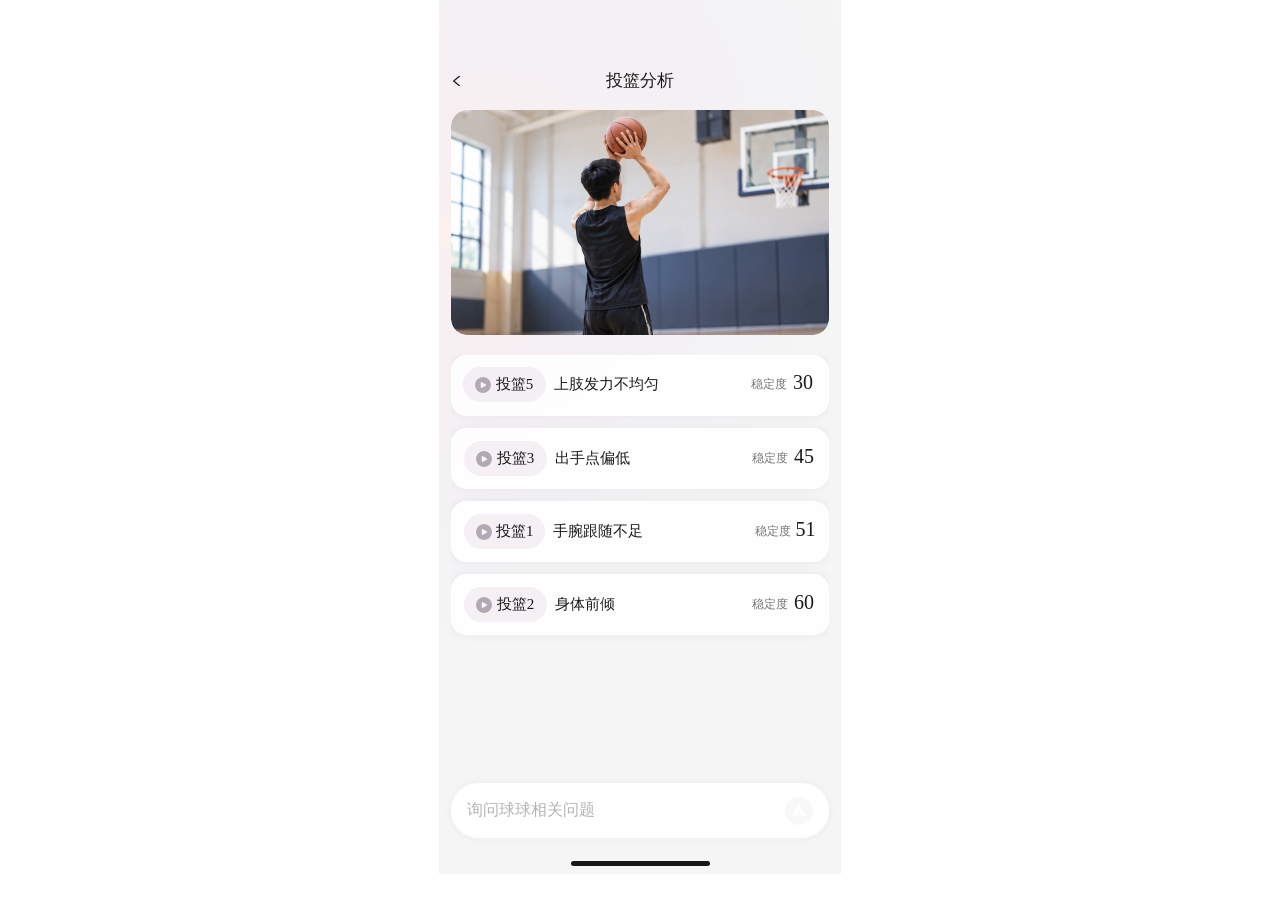
==== pages/analysis.html @ 56ffbe8f "feat: publish interactive basketball analysis prototype" ====
<!doctype html>
<html lang="zh-CN">
  <head>
    <meta charset="utf-8" />
    <meta name="viewport" content="width=device-width, initial-scale=1" />
    <meta name="robots" content="noindex,nofollow" />
    <title>分析-1</title>
    <style>
      .issue-details { position:absolute;top:61px;left:16px;right:16px;padding:8px 0 20px;font:15px/1.5 'PingFang SC',sans-serif;cursor:pointer; }
      .issue-details h3 { font-size:15px;font-weight:500;margin:0 0 4px; }
      .issue-details p { margin:0 0 12px; }
      .issue-details ul { margin:0 0 12px;padding-left:18px; }
      .issue-details .plan-add { border:0;background:none;padding:0;color:#ff6d5b;font:inherit;cursor:pointer; }
      html {
        margin: 0;
        width: 100%;
      }
      *, *::before, *::after {
        box-sizing: border-box;
      }
      body {
        margin: 0;
        width: 100%;
        min-width: 0;
        min-height: 100vh;
        overflow-x: hidden;
        background: #fff;
        font-family: -apple-system, "PingFang SC", "Segoe UI", sans-serif;
      }
      .raw-stage-frame {
        position: relative;
        overflow: hidden;
        margin: 0 auto;
        background: #fff;
      }
      .raw-stage {
        position: relative;
        width: 402px;
        height: 874px;
        transform-origin: top left;
      }
      img {
        display: block;
      }
      .pose-overlay {
        position: absolute;
        inset: 0;
        z-index: 1;
        width: 100%;
        height: 100%;
        overflow: visible;
        pointer-events: none;
        opacity: 0;
        visibility: hidden;
        filter: drop-shadow(0 0 2px rgba(255,104,116,.7)) drop-shadow(0 0 5px rgba(196,111,210,.28));
      }
      .pose-overlay .pose-bone {
        fill: none;
        stroke: url(#poseGradient);
        stroke-width: 1.55;
        stroke-linecap: round;
        stroke-linejoin: round;
        vector-effect: non-scaling-stroke;
      }
      .pose-overlay .pose-joint {
        fill: rgba(255,255,255,.96);
        stroke: url(#poseGradient);
        stroke-width: 1.7;
        vector-effect: non-scaling-stroke;
        transform-box: fill-box;
        transform-origin: center;
      }
      #video-controls {
        z-index: 3;
      }
      .ai-pose-toggle {
        position: relative;
        cursor: pointer;
        transition: opacity 180ms ease-out;
      }
      .ai-pose-toggle .ai-original-icon,
      .ai-pose-toggle .ai-gradient-icon {
        transition: opacity 180ms ease-out;
      }
      .ai-pose-toggle .ai-original-icon { opacity: 1; }
      .ai-pose-toggle .ai-gradient-icon {
        position: absolute;
        left: 50%;
        top: 50%;
        width: 15.91px;
        height: 12.16px;
        transform: translate(-50%,-50%);
        overflow: visible;
        opacity: 0;
        pointer-events: none;
      }
      .ai-pose-toggle.is-active .ai-original-icon { opacity: 0; }
      .ai-pose-toggle.is-active .ai-gradient-icon { opacity: 1; }
      .conversation-history {
        position: relative;
        display: flex;
        align-items: flex-end;
        justify-content: space-between;
        gap: 8px;
        width: 386px;
        height: 36px;
        flex-shrink: 0;
        overflow: hidden;
      }
      .conversation-history-list {
        position: relative;
        width: 278px;
        height: 36px;
        flex-shrink: 0;
        overflow: hidden;
      }
      .conversation-history-row {
        position: absolute;
        left: 0;
        bottom: var(--history-offset,0px);
        display: flex;
        align-items: center;
        width: 278px;
        height: 36px;
        padding-left: 0;
        box-sizing: border-box;
        transition: padding-left 200ms cubic-bezier(.2,0,0,1);
      }
      .conversation-history.is-expanded .conversation-history-row {
        padding-left: 28px;
      }
      .conversation-history-dot {
        position: absolute;
        left: 6px;
        top: 16px;
        width: 4px;
        height: 4px;
        background: rgba(0,0,0,.3);
        border-radius: 50%;
        opacity: 0;
        transition: opacity 140ms ease-out;
      }
      .conversation-history.is-expanded .conversation-history-dot {
        opacity: 1;
      }
      .conversation-history-row.is-current .conversation-history-dot {
        background: rgba(0,0,0,.9);
      }
      .conversation-history-connector {
        position: absolute;
        left: 7.75px;
        top: -29px;
        width: .5px;
        height: 37px;
        background: rgba(0,0,0,.18);
        border-radius: 4px;
        opacity: 0;
      }
      .conversation-history-pill {
        display: inline-flex;
        align-items: center;
        justify-content: space-between;
        gap: 8px;
        max-width: 236px;
        height: 36px;
        padding: 6px 12px;
        box-sizing: border-box;
        appearance: none;
        overflow: hidden;
        color: rgba(0,0,0,.55);
        background: #fff;
        border: .5px solid rgba(0,0,0,.1);
        border-radius: 44px;
        font: 15px/23px 'PingFang SC',sans-serif;
        text-align: left;
        text-overflow: ellipsis;
        white-space: nowrap;
      }
      .conversation-history-pill.is-clickable {
        cursor: pointer;
        transition: background-color 120ms ease-out, transform 120ms ease-out;
      }
      .conversation-history-pill.is-clickable:active {
        background: #f7f4f8;
        transform: scale(.985);
      }
      .conversation-history-entry-label {
        min-width: 0;
        overflow: hidden;
        text-overflow: ellipsis;
        white-space: nowrap;
      }
      .conversation-history-entry-arrow,
      .conversation-history-arrow {
        display: inline-grid;
        place-items: center;
        flex-shrink: 0;
        width: 12px;
        height: 24px;
      }
      .conversation-history-entry-arrow {
        color: rgba(0,0,0,.55);
      }
      .conversation-history-entry-arrow .conversation-history-arrow-icon {
        opacity: .6111;
      }
      .conversation-history-arrow-icon {
        display: block;
        width: 7.13px;
        height: 12.97px;
        transform: rotate(180deg);
      }
      .conversation-history-toggle {
        display: inline-flex;
        align-items: center;
        justify-content: center;
        gap: 4px;
        min-width: 64px;
        height: 24px;
        margin: 0 10px 6px 0;
        padding: 2px 8px;
        color: rgba(0,0,0,.82);
        background: rgba(0,0,0,.035);
        border: 0;
        border-radius: 44px;
        font: 12px/18px 'PingFang SC',sans-serif;
        white-space: nowrap;
        cursor: pointer;
      }
      .conversation-history-arrow {
        color: rgba(0,0,0,.5);
        transform-origin: 50% 50%;
      }
      .conversation-history-arrow .conversation-history-arrow-icon {
        width: 5.13px;
        height: 10.97px;
        opacity: .5556;
      }
      @media (prefers-reduced-motion: reduce) {
        .ai-pose-toggle,
        .ai-pose-toggle .ai-original-icon,
        .ai-pose-toggle .ai-gradient-icon,
        .conversation-history-row,
        .conversation-history-dot { transition: none; }
      }
    </style>
    <link rel="stylesheet" href="./shell-status-hidden.css" />
  </head>
  <body>
    <div class="raw-stage-frame" id="rawStageFrame">
      <div class="raw-stage" id="rawStage">
    <div data-node-id="100:15158" data-name="分析-1" style="position:absolute;left:0px;top:0px;width:402px;height:874px;background:rgba(255,255,255,1);border-radius:0px;overflow:hidden">
      <img data-node-id="100:15159" data-name="Vector" style="position:absolute;left:0px;top:0px;width:402px;height:874px;border-radius:0px" src="[data-uri]" />
      <div data-node-id="100:15160" data-name="Frame 2085665869" style="position:absolute;left:0px;top:62px;display:flex;flex-direction:column;justify-content:space-between;align-items:flex-start;row-gap:42px;padding:6px 12px 50px 12px;width:402px;height:812px;border-radius:0px">
        <div data-node-id="100:15161" data-name="Frame 2147207946" style="position:relative;align-self:stretch;display:flex;flex-direction:column;justify-content:flex-start;align-items:flex-start;row-gap:20px;width:378px;height:567px;flex-shrink:0;border-radius:0px">
          <div data-node-id="100:15162" data-name="Frame 2147207940" style="position:relative;align-self:stretch;display:flex;flex-direction:column;justify-content:flex-start;align-items:flex-start;row-gap:16px;width:378px;height:267px;flex-shrink:0;border-radius:0px">
            <div data-node-id="100:15163" data-name="Frame 2147207873" style="position:relative;align-self:stretch;display:flex;flex-direction:row;justify-content:space-between;align-items:center;column-gap:20px;width:378px;height:26px;flex-shrink:0;border-radius:0px">
              <div data-node-id="100:15164" data-name="arrow_right" style="position:relative;width:12px;height:24px;flex-shrink:0;border-radius:0px">
                <img data-node-id="100:15165" data-name="Combined Shape" style="position:absolute;left:2.45px;top:5.52px;width:7.13px;height:12.97px;border-radius:0px" src="[data-uri]" />
              </div>
              <div data-node-id="100:15166" data-name="Title" style="position:relative;width:68px;height:26px;flex-shrink:0;color:rgba(0,0,0,0.9);font-family:'PingFang SC';font-weight:500;font-size:17px;line-height:150%;text-align:center;white-space:nowrap">投篮分析</div>
              <div data-node-id="100:15167" data-name="arrow_right" style="position:relative;width:12px;height:24px;flex-shrink:0;border-radius:0px;opacity:0">
                <div data-node-id="100:15168" data-name="Combined Shape" style="position:absolute;left:2.45px;top:5.52px;width:7.13px;height:12.97px;border-radius:0px"></div>
              </div>
            </div>
            <img data-node-id="100:15169" data-name="Frame 2147207874" style="position:relative;align-self:stretch;width:378px;height:225px;flex-shrink:0;border-radius:16px" src="[data-uri]" />
          </div>
          <div data-node-id="100:15196" data-name="Frame 2147207945" style="position:relative;align-self:stretch;display:flex;flex-direction:column;justify-content:flex-start;align-items:flex-start;row-gap:12px;width:378px;height:280px;flex-shrink:0;border-radius:0px">
            <div data-node-id="100:15209" data-name="Frame 2147207942" style="position:relative;align-self:stretch;display:flex;flex-direction:column;justify-content:flex-start;align-items:flex-start;row-gap:24px;padding:12px;width:378px;height:61px;flex-shrink:0;background:rgba(255,255,255,0.9);border-radius:16px;outline:1px solid rgba(255,255,255,1);outline-offset:-1px;box-shadow:0px 0px 10px 0px rgba(74,51,78,0.07)">
              <div data-node-id="100:15210" data-name="Frame 2119903980" style="position:relative;align-self:stretch;width:352px;height:35px;flex-shrink:0;border-radius:0px">
                <div data-node-id="100:15211" data-name="Frame 2147207863" style="position:absolute;left:0px;top:0px;display:flex;flex-direction:row;justify-content:flex-start;align-items:center;column-gap:8px;width:196px;height:35px;border-radius:0px">
                  <div data-node-id="100:15212" data-name="Frame 2147207908" style="position:relative;display:flex;flex-direction:row;justify-content:flex-start;align-items:center;column-gap:4px;padding:6px 12px;width:83px;height:35px;flex-shrink:0;background:rgba(152,115,159,0.1);border-radius:27px">
                    <img data-node-id="100:15213" data-name="Mobile / Main Controller" data-component-name="Type=Play" style="position:relative;width:16px;height:16px;flex-shrink:0;border-radius:0px" src="[data-uri]" />
                    <div data-node-id="100:15214" data-name="Title" style="position:relative;width:39px;height:23px;flex-shrink:0;color:rgba(0,0,0,0.9);font-family:'PingFang SC';font-size:15px;line-height:150%;text-align:center;white-space:nowrap">投篮5</div>
                  </div>
                  <div data-node-id="100:15215" data-name="Frame 2085665898" style="position:relative;display:flex;flex-direction:row;justify-content:flex-start;align-items:flex-start;column-gap:2px;width:105px;height:23px;flex-shrink:0;border-radius:0px">
                    <div data-node-id="100:15216" data-name="Title" style="position:relative;width:105px;height:23px;flex-shrink:0;color:rgba(0,0,0,0.9);font-family:'PingFang SC';font-weight:500;font-size:15px;line-height:150%;text-align:center;white-space:nowrap">上肢发力不均匀</div>
                  </div>
                </div>
                <div data-node-id="100:15219" data-name="Title" style="position:absolute;left:288px;top:9px;width:36px;height:17px;color:rgba(0,0,0,0.55);font-family:'PingFang SC';font-size:12px;line-height:140%;text-align:center;white-space:nowrap">稳定度</div>
                <div data-node-id="100:15220" data-name="Title" style="position:absolute;left:328px;top:3.5px;width:24px;height:28px;color:rgba(0,0,0,0.9);font-family:'PingFang SC';font-weight:500;font-size:20px;text-align:center;white-space:nowrap">30</div>
              </div>
            </div>
            <div data-node-id="101:15299" data-name="Frame 2147207945" style="position:relative;align-self:stretch;padding:12px;width:378px;height:61px;flex-shrink:0;background:rgba(255,255,255,0.9);border-radius:16px;outline:1px solid rgba(255,255,255,1);outline-offset:-1px;box-shadow:0px 0px 10px 0px rgba(74,51,78,0.07)">
              <div data-node-id="101:15301" data-name="Frame 2147207863" style="position:absolute;left:13px;top:13px;display:flex;flex-direction:row;justify-content:flex-start;align-items:center;column-gap:8px;width:166px;height:35px;border-radius:0px">
                <div data-node-id="101:15302" data-name="Frame 2147207908" style="position:relative;display:flex;flex-direction:row;justify-content:flex-start;align-items:center;column-gap:4px;padding:6px 12px;width:83px;height:35px;flex-shrink:0;background:rgba(152,115,159,0.1);border-radius:27px">
                  <img data-node-id="101:15303" data-name="Mobile / Main Controller" data-component-name="Type=Play" style="position:relative;width:16px;height:16px;flex-shrink:0;border-radius:0px" src="[data-uri]" />
                  <div data-node-id="101:15304" data-name="Title" style="position:relative;width:39px;height:23px;flex-shrink:0;color:rgba(0,0,0,0.9);font-family:'PingFang SC';font-size:15px;line-height:150%;text-align:center;white-space:nowrap">投篮3</div>
                </div>
                <div data-node-id="101:15305" data-name="Frame 2085665898" style="position:relative;display:flex;flex-direction:row;justify-content:flex-start;align-items:flex-start;column-gap:2px;width:75px;height:23px;flex-shrink:0;border-radius:0px">
                  <div data-node-id="101:15306" data-name="Title" style="position:relative;width:75px;height:23px;flex-shrink:0;color:rgba(0,0,0,0.9);font-family:'PingFang SC';font-weight:500;font-size:15px;line-height:150%;text-align:center;white-space:nowrap">出手点偏低</div>
                </div>
              </div>
              <div data-node-id="101:15309" data-name="Title" style="position:absolute;left:301px;top:22px;width:36px;height:17px;color:rgba(0,0,0,0.55);font-family:'PingFang SC';font-size:12px;line-height:140%;text-align:center;white-space:nowrap">稳定度</div>
              <div data-node-id="101:15310" data-name="Title" style="position:absolute;left:341px;top:16.5px;width:24px;height:28px;color:rgba(0,0,0,0.9);font-family:'PingFang SC';font-weight:500;font-size:20px;text-align:center;white-space:nowrap">45</div>
            </div>
            <div data-node-id="100:15221" data-name="Frame 2147207943" style="position:relative;align-self:stretch;padding:12px;width:378px;height:61px;flex-shrink:0;background:rgba(255,255,255,0.9);border-radius:16px;outline:1px solid rgba(255,255,255,1);outline-offset:-1px;box-shadow:0px 0px 10px 0px rgba(74,51,78,0.07)">
              <div data-node-id="100:15223" data-name="Frame 2147207863" style="position:absolute;left:13px;top:13px;display:flex;flex-direction:row;justify-content:flex-start;align-items:center;column-gap:8px;width:179px;height:35px;border-radius:0px">
                <div data-node-id="100:15224" data-name="Frame 2147207908" style="position:relative;display:flex;flex-direction:row;justify-content:flex-start;align-items:center;column-gap:4px;padding:6px 12px;width:81px;height:35px;flex-shrink:0;background:rgba(152,115,159,0.1);border-radius:27px">
                  <img data-node-id="100:15225" data-name="Mobile / Main Controller" data-component-name="Type=Play" style="position:relative;width:16px;height:16px;flex-shrink:0;border-radius:0px" src="[data-uri]" />
                  <div data-node-id="100:15226" data-name="Title" style="position:relative;width:37px;height:23px;flex-shrink:0;color:rgba(0,0,0,0.9);font-family:'PingFang SC';font-size:15px;line-height:150%;text-align:center;white-space:nowrap">投篮1</div>
                </div>
                <div data-node-id="100:15227" data-name="Frame 2085665898" style="position:relative;display:flex;flex-direction:row;justify-content:flex-start;align-items:flex-start;column-gap:2px;width:90px;height:23px;flex-shrink:0;border-radius:0px">
                  <div data-node-id="100:15228" data-name="Title" style="position:relative;width:90px;height:23px;flex-shrink:0;color:rgba(0,0,0,0.9);font-family:'PingFang SC';font-weight:500;font-size:15px;line-height:150%;text-align:center;white-space:nowrap">手腕跟随不足</div>
                </div>
              </div>
              <div data-node-id="100:15231" data-name="Title" style="position:absolute;left:304px;top:22px;width:36px;height:17px;color:rgba(0,0,0,0.55);font-family:'PingFang SC';font-size:12px;line-height:140%;text-align:center;white-space:nowrap">稳定度</div>
              <div data-node-id="100:15232" data-name="Title" style="position:absolute;left:344px;top:16.5px;width:21px;height:28px;color:rgba(0,0,0,0.9);font-family:'PingFang SC';font-weight:500;font-size:20px;text-align:center;white-space:nowrap">51</div>
            </div>
            <div data-node-id="100:15233" data-name="Frame 2147207944" style="position:relative;align-self:stretch;padding:12px;width:378px;height:61px;flex-shrink:0;background:rgba(255,255,255,0.9);border-radius:16px;outline:1px solid rgba(255,255,255,1);outline-offset:-1px;box-shadow:0px 0px 10px 0px rgba(74,51,78,0.07)">
              <div data-node-id="100:15235" data-name="Frame 2147207863" style="position:absolute;left:13px;top:13px;display:flex;flex-direction:row;justify-content:flex-start;align-items:center;column-gap:8px;width:151px;height:35px;border-radius:0px">
                <div data-node-id="100:15236" data-name="Frame 2147207908" style="position:relative;display:flex;flex-direction:row;justify-content:flex-start;align-items:center;column-gap:4px;padding:6px 12px;width:83px;height:35px;flex-shrink:0;background:rgba(152,115,159,0.1);border-radius:27px">
                  <img data-node-id="100:15237" data-name="Mobile / Main Controller" data-component-name="Type=Play" style="position:relative;width:16px;height:16px;flex-shrink:0;border-radius:0px" src="[data-uri]" />
                  <div data-node-id="100:15238" data-name="Title" style="position:relative;width:39px;height:23px;flex-shrink:0;color:rgba(0,0,0,0.9);font-family:'PingFang SC';font-size:15px;line-height:150%;text-align:center;white-space:nowrap">投篮2</div>
                </div>
                <div data-node-id="100:15239" data-name="Frame 2085665898" style="position:relative;display:flex;flex-direction:row;justify-content:flex-start;align-items:flex-start;column-gap:2px;width:60px;height:23px;flex-shrink:0;border-radius:0px">
                  <div data-node-id="100:15240" data-name="Title" style="position:relative;width:60px;height:23px;flex-shrink:0;color:rgba(0,0,0,0.9);font-family:'PingFang SC';font-weight:500;font-size:15px;line-height:150%;text-align:center;white-space:nowrap">身体前倾</div>
                </div>
              </div>
              <div data-node-id="100:15243" data-name="Title" style="position:absolute;left:301px;top:22px;width:36px;height:17px;color:rgba(0,0,0,0.55);font-family:'PingFang SC';font-size:12px;line-height:140%;text-align:center;white-space:nowrap">稳定度</div>
              <div data-node-id="100:15244" data-name="Title" style="position:absolute;left:341px;top:16.5px;width:24px;height:28px;color:rgba(0,0,0,0.9);font-family:'PingFang SC';font-weight:500;font-size:20px;text-align:center;white-space:nowrap">60</div>
            </div>
          </div>
        </div>
        <div data-node-id="100:15245" data-name="Frame 2147207861" style="position:relative;align-self:stretch;display:flex;flex-direction:row;justify-content:space-between;align-items:center;column-gap:6px;padding:16px;width:378px;height:55px;flex-shrink:0;background:rgba(255,255,255,1);border-radius:71px;box-shadow:0px 0px 8px 0px rgba(74,51,78,0.05)">
          <div data-node-id="100:15246" data-name="Title" style="position:relative;width:128px;height:22px;flex-shrink:0;color:rgba(0,0,0,0.3);font-family:'PingFang SC';font-size:16px;white-space:nowrap">询问球球相关问题</div>
          <img data-node-id="101:15317" data-name="icon/发送按钮" data-component-name="icon/发送按钮" style="position:relative;width:28px;height:28px;flex-shrink:0;border-radius:0px;opacity:0.2" src="[data-uri]" />
        </div>
      </div>
      <div data-node-id="100:15247" data-name=".Status Bar" style="position:absolute;left:0px;top:0px;display:flex;flex-direction:row;justify-content:space-between;align-items:center;column-gap:205px;padding:13px 27px;width:402px;height:62px;border-radius:0px">
        <div data-node-id="100:15248" data-name="Left Side" style="position:relative;width:54px;height:21px;flex-shrink:0">
          <div data-node-id="100:15249" data-name="_StatusBar-time" data-component-name="Dark Mode=False, Type=Default" style="position:absolute;left:0px;top:0px;width:54px;height:21px;border-radius:24px">
            <div data-node-id="I100:15249;839:7100" data-name="✏️ Time" style="position:absolute;left:0px;top:1px;width:54px;height:20px;color:rgba(0,0,0,0.9);font-family:'SF Pro Text';font-weight:600;font-size:17px;line-height:22px;letter-spacing:-0.41px;text-align:center;white-space:pre-wrap;overflow-wrap:break-word">9:41</div>
          </div>
        </div>
        <div data-node-id="100:15256" data-name="Right Side" style="position:relative;width:76.4px;height:13px;flex-shrink:0">
          <img data-node-id="100:15262" data-name="Icon / Mobile Signal" style="position:absolute;left:0px;top:1px;width:18px;height:12px;border-radius:0px" src="[data-uri]" />
          <img data-node-id="100:15258" data-name="Wifi" style="position:absolute;left:25px;top:1.17px;width:17px;height:11.83px;border-radius:0px" src="[data-uri]" />
          <img data-node-id="100:15257" data-name="_StatusBar-battery" data-component-name="Dark Mode=False, Charge=100%, Charging=False" style="position:absolute;left:49px;top:0px;width:27.4px;height:13px;border-radius:0px" src="[data-uri]" />
        </div>
      </div>
      <div data-node-id="100:15263" data-name=".HomeIndicator" data-component-name=".HomeIndicator" style="position:absolute;left:0px;top:840px;width:402px;height:34px;border-radius:0px">
        <div data-node-id="I100:15263;2246:7556" data-name="Rectangle 24" style="position:absolute;left:132px;top:21px;width:139px;height:5px;background:rgba(0,0,0,0.9);border-radius:100px"></div>
      </div>
    </div>
      </div>
    </div>
    <template id="video-controls-template">
        <div data-node-id="101:15616" data-name="Frame 2147207961" style="position:absolute;left:12px;top:176px;display:flex;flex-direction:column;justify-content:flex-start;align-items:flex-start;row-gap:14px;width:378px;height:86.61px;border-radius:0px">
          <div data-node-id="101:15617" data-name="Frame 2147207939" style="position:relative;align-self:stretch;display:flex;flex-direction:column;justify-content:flex-start;align-items:flex-start;row-gap:10px;padding:0px 0px 0px 98px;width:378px;height:37.61px;flex-shrink:0;border-radius:0px">
            <div data-node-id="101:15618" data-name="Frame 2085665890" style="position:relative;display:flex;flex-direction:column;justify-content:flex-start;align-items:center;width:183px;height:37.61px;flex-shrink:0;border-radius:0px">
              <div data-node-id="101:15619" data-name="Frame 2085665885" style="position:relative;display:flex;flex-direction:row;justify-content:flex-start;align-items:center;column-gap:10px;padding:6px 8px 6px 12px;width:183px;height:33px;flex-shrink:0;background:rgba(0,0,0,0.3);border-radius:26px">
                <div data-node-id="101:15620" data-name="Frame 2085665887" style="position:relative;display:flex;flex-direction:row;justify-content:flex-start;align-items:flex-end;column-gap:4px;width:135px;height:21px;flex-shrink:0;border-radius:0px">
                  <div data-node-id="101:15621" data-name="Frame 2085665873" style="position:relative;display:flex;flex-direction:row;justify-content:flex-start;align-items:center;width:38px;height:20px;flex-shrink:0;border-radius:0px">
                    <div data-node-id="101:15622" style="position:relative;width:17px;height:20px;flex-shrink:0;color:rgba(255,255,255,0.9);font-family:'SF Pro';font-size:14px;line-height:140%;letter-spacing:-2%;white-space:nowrap">02</div>
                    <div data-node-id="101:15623" data-name="Frame 2085665872" style="position:relative;display:flex;flex-direction:row;justify-content:center;align-items:center;column-gap:10px;padding:0px 0px 3px 0px;width:4px;height:17px;flex-shrink:0;border-radius:0px">
                      <div data-node-id="101:15624" style="position:relative;width:5px;height:20px;flex-shrink:0;color:rgba(255,255,255,0.9);font-family:'SF Pro';font-size:14px;line-height:140%;letter-spacing:-2%;white-space:nowrap">:</div>
                    </div>
                    <div data-node-id="101:15625" style="position:relative;width:17px;height:20px;flex-shrink:0;color:rgba(255,255,255,0.9);font-family:'SF Pro';font-size:14px;line-height:140%;letter-spacing:-2%;white-space:nowrap">37</div>
                  </div>
                  <div data-node-id="101:15626" data-name="Frame 2085665884" style="position:relative;display:flex;flex-direction:row;justify-content:flex-start;align-items:center;column-gap:8px;width:93px;height:21px;flex-shrink:0;border-radius:0px">
                    <div data-node-id="101:15627" data-name="Frame 2085665877" style="position:relative;display:flex;flex-direction:row;justify-content:flex-start;align-items:flex-start;column-gap:2px;width:37px;height:21px;flex-shrink:0;border-radius:0px">
                      <div data-node-id="101:15628" data-name="Title" style="position:relative;width:28px;height:21px;flex-shrink:0;color:rgba(255,255,255,0.9);font-family:'PingFang SC';font-size:14px;line-height:150%;text-align:center;white-space:nowrap">投篮</div>
                      <div data-node-id="101:15629" data-name="Frame 2085665890" style="position:relative;display:flex;flex-direction:column;justify-content:center;align-items:center;row-gap:10px;padding:2px 0px 0px 0px;width:7px;height:21px;flex-shrink:0;border-radius:0px">
                        <div data-node-id="101:15630" data-name="Title" style="position:relative;align-self:stretch;width:7px;height:21px;flex-shrink:0;color:rgba(255,255,255,0.9);font-family:'SF Pro';font-size:14px;line-height:150%;text-align:center;white-space:pre-wrap;overflow-wrap:break-word">1</div>
                      </div>
                    </div>
                    <div data-node-id="101:15631" data-name="Frame 2085665883" style="position:relative;display:flex;flex-direction:row;justify-content:flex-start;align-items:center;column-gap:4px;width:48px;height:21px;flex-shrink:0;border-radius:0px">
                      <div data-node-id="101:15632" data-name="Frame 2085665877" style="position:relative;display:flex;flex-direction:row;justify-content:flex-start;align-items:flex-start;column-gap:2px;width:48px;height:21px;flex-shrink:0;border-radius:0px">
                        <div data-node-id="101:15633" data-name="Title" style="position:relative;width:32px;height:21px;flex-shrink:0;color:rgba(255,255,255,0.9);font-family:'PingFang SC';font-size:14px;line-height:150%;text-align:center;white-space:nowrap">评级:</div>
                        <div data-node-id="101:15634" data-name="Title" style="position:relative;width:14px;height:21px;flex-shrink:0;color:rgba(255,255,255,0.9);font-family:'PingFang SC';font-size:14px;line-height:150%;text-align:center;white-space:nowrap">差</div>
                      </div>
                    </div>
                  </div>
                </div>
                <img data-node-id="101:15635" data-name="Mobile / Main Controller" data-component-name="Type=Play" style="position:relative;width:18px;height:18px;flex-shrink:0;border-radius:0px" src="[data-uri]" />
              </div>
              <img data-node-id="101:15759" data-name="Play" style="position:relative;width:8px;height:4.61px;flex-shrink:0;border-radius:0px" src="[data-uri]" />
            </div>
          </div>
          <div data-node-id="101:15638" data-name="Frame 2147207960" style="position:relative;align-self:stretch;width:378px;height:35px;flex-shrink:0;border-radius:0px">
            <img data-node-id="101:15639" data-name="Rectangle 34628723" style="position:absolute;left:378px;top:-4px;width:39px;height:378px;border-radius:0px 16px 16px 0px" src="[data-uri]" />
            <div data-node-id="101:15640" data-name="Frame 2085665889" style="position:absolute;left:0px;top:-7px;display:flex;flex-direction:column;justify-content:flex-start;align-items:flex-start;row-gap:4px;padding:0px 16px 8px 16px;width:378px;height:42px;border-radius:0px 0px 16px 16px">
              <div data-node-id="101:15641" data-name="Frame 2085665886" style="position:relative;align-self:stretch;width:346px;height:6px;flex-shrink:0;border-radius:0px">
                <div data-node-id="101:15642" data-name="Ellipse 2" style="position:absolute;left:158px;top:0px;width:6px;height:6px;background:rgba(228,227,227,1);border-radius:50%"></div>
                <div data-node-id="101:15643" data-name="Rectangle 1087" style="position:absolute;left:0px;top:2px;width:161px;height:2px;background:rgba(255,255,255,0.72);border-radius:9px"></div>
                <div data-node-id="101:15644" data-name="Frame 2085665871" style="position:absolute;left:0px;top:2px;display:flex;flex-direction:row;justify-content:space-between;align-items:flex-start;padding:0px 47px;width:346px;height:2px;border-radius:0px">
                  <div data-node-id="101:15645" data-name="Rectangle 1089" style="position:relative;width:3px;height:2px;flex-shrink:0;background:rgba(255,255,255,0.58);border-radius:9px"></div>
                  <div data-node-id="101:15646" data-name="Rectangle 1090" style="position:relative;width:3px;height:2px;flex-shrink:0;background:rgba(255,255,255,0.58);border-radius:9px"></div>
                  <div data-node-id="101:15647" data-name="Rectangle 1091" style="position:relative;width:3px;height:2px;flex-shrink:0;background:rgba(255,255,255,0.58);border-radius:9px"></div>
                  <div data-node-id="101:15648" data-name="Rectangle 1092" style="position:relative;width:3px;height:2px;flex-shrink:0;background:rgba(255,255,255,0.58);border-radius:9px"></div>
                  <div data-node-id="101:15649" data-name="Rectangle 1093" style="position:relative;width:3px;height:2px;flex-shrink:0;background:rgba(255,255,255,0.58);border-radius:9px"></div>
                </div>
                <div data-node-id="101:15650" data-name="Rectangle 1088" style="position:absolute;left:0px;top:2px;width:346px;height:2px;background:rgba(255,255,255,0.2);border-radius:9px"></div>
              </div>
              <div data-node-id="101:15651" data-name="Frame 2085665876" style="position:relative;align-self:stretch;display:flex;flex-direction:row;justify-content:space-between;align-items:center;column-gap:2px;width:346px;height:22px;flex-shrink:0;border-radius:0px">
                <div data-node-id="101:15652" data-name="Frame 2147207962" style="position:relative;display:flex;flex-direction:row;justify-content:flex-start;align-items:center;column-gap:2px;width:76px;height:17px;flex-shrink:0;border-radius:0px">
                  <div data-node-id="101:15653" data-name="Frame 2085665873" style="position:relative;display:flex;flex-direction:row;justify-content:flex-start;align-items:center;width:34px;height:17px;flex-shrink:0;border-radius:0px">
                    <div data-node-id="101:15654" style="position:relative;width:15px;height:17px;flex-shrink:0;color:rgba(255,255,255,0.9);font-family:'SF Pro';font-size:12px;line-height:140%;letter-spacing:-2%;white-space:nowrap">00</div>
                    <div data-node-id="101:15655" data-name="Frame 2085665872" style="position:relative;display:flex;flex-direction:row;justify-content:center;align-items:center;column-gap:10px;padding:0px 0px 3px 0px;width:4px;height:17px;flex-shrink:0;border-radius:0px">
                      <div data-node-id="101:15656" style="position:relative;width:4px;height:17px;flex-shrink:0;color:rgba(255,255,255,0.9);font-family:'SF Pro';font-size:12px;line-height:140%;letter-spacing:-2%;white-space:nowrap">:</div>
                    </div>
                    <div data-node-id="101:15657" style="position:relative;width:15px;height:17px;flex-shrink:0;color:rgba(255,255,255,0.9);font-family:'SF Pro';font-size:12px;line-height:140%;letter-spacing:-2%;white-space:nowrap">30</div>
                  </div>
                  <div data-node-id="101:15658" style="position:relative;width:3px;height:11px;flex-shrink:0;color:rgba(255,255,255,0.6);font-family:'SF Pro';font-size:8px;line-height:140%;letter-spacing:-2%;white-space:nowrap">/</div>
                  <div data-node-id="101:15659" data-name="Frame 2085665875" style="position:relative;display:flex;flex-direction:row;justify-content:flex-start;align-items:center;width:35px;height:17px;flex-shrink:0;border-radius:0px">
                    <div data-node-id="101:15660" style="position:relative;width:16px;height:17px;flex-shrink:0;color:rgba(255,255,255,0.6);font-family:'SF Pro';font-size:12px;line-height:140%;letter-spacing:-2%;white-space:nowrap">04</div>
                    <div data-node-id="101:15661" data-name="Frame 2085665872" style="position:relative;display:flex;flex-direction:row;justify-content:center;align-items:center;column-gap:10px;padding:0px 0px 3px 0px;width:4px;height:17px;flex-shrink:0;border-radius:0px">
                      <div data-node-id="101:15662" style="position:relative;width:4px;height:17px;flex-shrink:0;color:rgba(255,255,255,0.6);font-family:'SF Pro';font-size:12px;line-height:140%;letter-spacing:-2%;white-space:nowrap">:</div>
                    </div>
                    <div data-node-id="101:15663" style="position:relative;width:15px;height:17px;flex-shrink:0;color:rgba(255,255,255,0.6);font-family:'SF Pro';font-size:12px;line-height:140%;letter-spacing:-2%;white-space:nowrap">20</div>
                  </div>
                </div>
                <div data-node-id="101:15664" data-name="Frame 2085665892" style="position:relative;display:flex;flex-direction:column;justify-content:center;align-items:center;row-gap:8.89px;width:22px;height:22px;flex-shrink:0;border-radius:0px">
                  <div data-node-id="101:15665" data-name="Frame 2085665891" style="position:relative;width:15.91px;height:12.16px;flex-shrink:0;border-radius:0px">
                    <img data-node-id="101:15666" data-name="Vector" style="position:absolute;left:8.8px;top:5.05px;width:7.11px;height:7.11px;border-radius:0.03px" src="[data-uri]" />
                    <img data-node-id="101:15667" data-name="Subtract" style="position:absolute;left:10.58px;top:0px;width:2.36px;height:4.7px;border-radius:0px" src="[data-uri]" />
                    <img data-node-id="101:15671" data-name="Subtract" style="position:absolute;left:0px;top:0px;width:8.6px;height:11.27px;border-radius:0px" src="[data-uri]" />
                  </div>
                </div>
              </div>
            </div>
          </div>
        </div>
    </template>
    <template id="chat-template">
    <div data-node-id="102:16738" data-name="Frame 2147207964" style="position:absolute;left:0px;top:0px;width:402px;height:758px;border-radius:0px">
      <img data-node-id="85:13546" data-name="Vector" style="position:absolute;left:0px;top:0px;width:402px;height:758px" src="[data-uri]" />
      <div data-node-id="85:13514" data-name="Frame 2147207951" style="position:absolute;left:0px;top:0px;display:flex;flex-direction:column;justify-content:space-between;align-items:flex-start;row-gap:554px;width:402px;height:713px;border-radius:32px 32px 0px 0px">
        <div data-node-id="85:13534" data-name="Frame 2147207953" style="position:relative;align-self:stretch;display:flex;flex-direction:column;justify-content:flex-start;align-items:flex-start;width:402px;height:657px;flex-shrink:0;border-radius:32px 32px 0px 0px">
          <div data-node-id="85:13507" data-name="Frame 2147207873" style="position:relative;align-self:stretch;display:flex;flex-direction:column;justify-content:flex-start;align-items:center;row-gap:20px;padding:6px 16px 20px 16px;width:402px;height:77px;flex-shrink:0;border-radius:32px 32px 0px 0px">
            <div data-node-id="86:13571" data-name="Home Indicator" style="position:relative;width:34px;height:5px;flex-shrink:0;background:rgba(0,0,0,0.2);border-radius:100px"></div>
            <div data-node-id="86:13573" data-name="Frame 2147207958" style="position:relative;display:flex;flex-direction:row;justify-content:flex-start;align-items:center;column-gap:156px;width:370px;height:26px;flex-shrink:0;border-radius:0px">
              <div data-node-id="85:13508" data-name="arrow_right" style="position:relative;width:12px;height:24px;flex-shrink:0;border-radius:0px">
                <img data-node-id="85:13509" data-name="Combined Shape" style="position:absolute;left:2.45px;top:5.52px;width:7.13px;height:12.97px;border-radius:0px" src="[data-uri]" />
              </div>
              <div data-node-id="85:13510" data-name="Title" style="position:relative;width:34px;height:26px;flex-shrink:0;color:rgba(0,0,0,0.9);font-family:'PingFang SC';font-weight:500;font-size:17px;line-height:150%;text-align:center;white-space:nowrap">球球</div>
              <div data-node-id="85:13511" data-name="arrow_right" style="position:relative;width:12px;height:24px;flex-shrink:0;border-radius:0px;opacity:0">
                <div data-node-id="85:13512" data-name="Combined Shape" style="position:absolute;left:2.45px;top:5.52px;width:7.13px;height:12.97px;border-radius:0px"></div>
              </div>
            </div>
          </div>
          <div data-node-id="86:13578" data-name="Frame 2147207959" style="position:relative;align-self:stretch;width:402px;height:580px;flex-shrink:0;border-radius:0px;overflow:hidden">
            <div data-node-id="85:13540" data-name="Frame 2147207954" style="position:absolute;left:0px;top:0px;display:flex;flex-direction:column;justify-content:flex-start;align-items:flex-start;row-gap:24px;width:402px;height:580px;border-radius:0px">
              <div data-node-id="85:13531" data-name="Frame 2147207952" style="position:relative;align-self:stretch;display:flex;flex-direction:column;justify-content:flex-start;align-items:flex-end;row-gap:10px;padding:0px 8px 0px 60px;width:402px;height:70px;flex-shrink:0;border-radius:0px">
                <div data-node-id="85:13523" data-name="Frame 2147207874" style="position:relative;display:flex;flex-direction:column;justify-content:flex-start;align-items:flex-end;row-gap:6px;padding:12px;width:216px;height:70px;flex-shrink:0;background:rgba(220,86,69,0.1);border-radius:12px 12px 0px 12px">
                  <div data-node-id="85:13524" data-name="Title" style="position:relative;align-self:stretch;width:192px;height:18px;flex-shrink:0;color:rgba(0,0,0,0.55);font-family:'PingFang SC';font-size:12px;line-height:150%;white-space:pre-wrap;overflow-wrap:break-word">来自投篮5  上肢发力不均匀</div>
                  <div data-node-id="85:13532" data-name="Title" style="position:relative;align-self:stretch;width:192px;height:22px;flex-shrink:0;color:rgba(0,0,0,0.9);font-family:'PingFang SC';font-size:16px;white-space:pre-wrap;overflow-wrap:break-word">上肢发力不均是什么意思？</div>
                </div>
              </div>
              <div data-node-id="85:13535" data-name="Frame 2147207953" style="position:relative;align-self:stretch;display:flex;flex-direction:column;justify-content:flex-start;align-items:flex-start;row-gap:10px;padding:0px 8px;width:402px;height:386px;flex-shrink:0;border-radius:0px">
                <div data-node-id="85:13536" data-name="Frame 2147207874" style="position:relative;align-self:stretch;display:flex;flex-direction:column;justify-content:flex-start;align-items:flex-start;row-gap:16px;padding:12px;width:386px;height:386px;flex-shrink:0;background:rgba(255,255,255,0.9);border-radius:12px 12px 12px 0px">
                  <div data-node-id="86:13562" data-name="Frame 2147207955" style="position:relative;align-self:stretch;display:flex;flex-direction:column;justify-content:flex-start;align-items:flex-start;row-gap:6px;width:362px;height:110px;flex-shrink:0;border-radius:0px">
                    <div data-node-id="86:13558" style="position:relative;width:212px;height:26px;flex-shrink:0;color:rgba(0,0,0,1);font-family:'PingFang SC';font-weight:500;font-size:16px;line-height:160%;white-space:nowrap">“上肢发力不均”是什么意思？</div>
                    <div data-node-id="86:13561" style="position:relative;align-self:stretch;width:362px;height:78px;flex-shrink:0;color:rgba(0,0,0,1);font-family:'PingFang SC';font-size:16px;line-height:160%;white-space:pre-wrap;overflow-wrap:break-word">在投篮 5 中，你的投篮侧手臂发力偏早，手肘有轻微向外打开；同时辅助手离球较晚，让篮球在出手前出现了横向受力。</div>
                  </div>
                  <div data-node-id="86:13563" data-name="Frame 2147207956" style="position:relative;align-self:stretch;display:flex;flex-direction:column;justify-content:flex-start;align-items:flex-start;row-gap:6px;width:362px;height:110px;flex-shrink:0;border-radius:0px">
                    <div data-node-id="86:13564" style="position:relative;width:112px;height:26px;flex-shrink:0;color:rgba(0,0,0,1);font-family:'PingFang SC';font-weight:500;font-size:16px;line-height:160%;white-space:nowrap">可能造成的影响</div>
                    <div data-node-id="86:13565" data-name="a) 出手方向不稳定，容易左右偏。 b) 每次投篮动作不一致。 c) 距离增加后，需要用更多手臂力量补偿。" style="position:relative;align-self:stretch;width:362px;height:78px;flex-shrink:0;color:rgba(0,0,0,1);font-family:'PingFang SC';font-size:16px;line-height:160%;white-space:pre-wrap;overflow-wrap:break-word">a) 出手方向不稳定，容易左右偏。<br />b) 每次投篮动作不一致。<br />c) 距离增加后，需要用更多手臂力量补偿。</div>
                  </div>
                  <div data-node-id="86:13567" data-name="Frame 2147207957" style="position:relative;align-self:stretch;display:flex;flex-direction:column;justify-content:flex-start;align-items:flex-start;row-gap:6px;width:362px;height:110px;flex-shrink:0;border-radius:0px">
                    <div data-node-id="86:13568" style="position:relative;width:160px;height:26px;flex-shrink:0;color:rgba(0,0,0,1);font-family:'PingFang SC';font-weight:500;font-size:16px;line-height:160%;white-space:nowrap">怎么判断有没有改善？</div>
                    <div data-node-id="86:13569" style="position:relative;align-self:stretch;width:362px;height:78px;flex-shrink:0;color:rgba(0,0,0,1);font-family:'PingFang SC';font-size:16px;line-height:160%;white-space:pre-wrap;overflow-wrap:break-word">连续投篮 10 次，观察手肘外张是否减少、篮球是否更少左右偏移。如果动作更稳定，再逐渐增加投篮距离。</div>
                  </div>
                </div>
              </div>
            </div>
          </div>
        </div>
        <div data-node-id="85:13291" data-name="Frame 2147207861" style="position:relative;display:flex;flex-direction:column;justify-content:flex-start;align-items:flex-start;row-gap:12px;padding:0px 8px;width:403px;height:53px;flex-shrink:0;border-radius:0px">
          <div data-node-id="85:13298" data-name="Frame 2147207861" style="position:relative;align-self:stretch;display:flex;flex-direction:row;justify-content:space-between;align-items:center;column-gap:6px;padding:12px;width:387px;height:53px;flex-shrink:0;background:rgba(255,255,255,1);border-radius:36px;outline:0.5px solid rgba(0,0,0,0.1);outline-offset:-0.5px;box-shadow:0px 0px 15px 0px rgba(74,51,78,0.08)">
            <div data-node-id="85:13299" data-name="Title" style="position:relative;width:128px;height:22px;flex-shrink:0;color:rgba(0,0,0,0.3);font-family:'PingFang SC';font-size:16px;white-space:nowrap">询问球球相关问题</div>
            <img data-node-id="85:13300" data-name="icon/发送按钮" data-component-name="icon/发送按钮" style="position:relative;width:28px;height:28px;flex-shrink:0;border-radius:0px;opacity:0.2" src="[data-uri]" />
          </div>
        </div>
      </div>
    </div>
    </template>
    <template id="composer-template">
    <div data-node-id="102:16367" data-name="Frame 2147207859" style="position:absolute;left:0px;top:0px;padding:12px 0px 0px 0px;width:402px;height:507px;background:rgba(247,247,247,1);border-radius:16px 16px 0px 0px">
      <div data-node-id="102:16368" data-name="Frame 2147207861" style="position:absolute;left:0px;top:12px;display:flex;flex-direction:column;justify-content:flex-start;align-items:flex-start;row-gap:12px;padding:0px 8px;width:402px;height:154px;border-radius:0px">
        <div data-node-id="102:16369" data-name="Frame 2147207860" style="position:relative;display:flex;flex-direction:row;justify-content:center;align-items:center;column-gap:6px;padding:6px 12px;width:224px;height:36px;flex-shrink:0;background:rgba(255,255,255,1);border-radius:44px;outline:0.5px solid rgba(0,0,0,0.1);outline-offset:-0.5px">
          <div data-node-id="102:16370" data-name="Title" style="position:relative;width:199px;height:23px;flex-shrink:0;color:rgba(0,0,0,0.55);font-family:'PingFang SC';font-size:15px;line-height:150%;white-space:nowrap">当前：投篮5  上肢发力不均匀</div>
        </div>
        <div data-node-id="102:16371" data-name="Frame 2147207861" style="position:relative;align-self:stretch;display:flex;flex-direction:column;justify-content:space-between;align-items:flex-end;row-gap:6px;padding:12px;width:386px;height:106px;flex-shrink:0;background:rgba(255,255,255,1);border-radius:16px;outline:0.5px solid rgba(0,0,0,0.1);outline-offset:-0.5px;box-shadow:0px 0px 15px 0px rgba(74,51,78,0.08)">
          <div data-node-id="102:16372" data-name="Title" style="position:relative;align-self:stretch;width:361px;height:22px;flex-shrink:0;color:rgba(0,0,0,0.9);font-family:'PingFang SC';font-size:16px;white-space:pre-wrap;overflow-wrap:break-word">上肢发力不均是什么意思？</div>
          <img data-node-id="102:16373" data-name="icon/发送按钮" data-component-name="icon/发送按钮" style="position:relative;width:28px;height:28px;flex-shrink:0;border-radius:0px" src="[data-uri]" />
        </div>
      </div>
      <div data-node-id="102:16374" data-name="Keyboard/Safari" data-component-name="Type=123, Dimension=402" style="position:absolute;left:0px;top:176px;display:flex;flex-direction:column;justify-content:flex-end;align-items:center;padding:3px 0px 0px 0px;width:402px;height:331px;background:rgba(208,211,217,1);border-radius:12px 12px 0px 0px">
        <div data-node-id="I102:16374;4001:6270" data-name="Accessory Bar" data-component-name="Selection=None" style="position:relative;align-self:stretch;display:flex;flex-direction:row;justify-content:flex-start;align-items:center;column-gap:2px;padding:0px 1px;width:402px;height:38px;flex-shrink:0;border-radius:0px">
          <div data-node-id="I102:16374;4001:6270;3:4610" data-name="Autocomplete Suggestion" style="position:relative;align-self:stretch;width:127.33px;height:38px;flex-grow:1;border-radius:4.6px">
            <div data-node-id="I102:16374;4001:6270;3:4611" style="position:absolute;left:0px;top:0px;width:127.33px;height:38px;color:rgba(0,0,0,1);font-family:'SF Pro';font-size:17px;line-height:22px;letter-spacing:-0.43px;text-align:center;white-space:pre-wrap;overflow-wrap:break-word">“The”</div>
          </div>
          <div data-node-id="I102:16374;4001:6270;3:4612" data-name="Separator" style="position:relative;display:flex;flex-direction:row;justify-content:center;align-items:center;padding:0px 2px;width:5px;height:25px;flex-shrink:0;border-radius:0px">
            <div data-node-id="I102:16374;4001:6270;3:4613" data-name="Separator" style="position:relative;align-self:stretch;width:1px;height:25px;flex-shrink:0;background:rgba(187,189,198,1);border-radius:0px"></div>
          </div>
          <div data-node-id="I102:16374;4001:6270;3:4614" data-name="Autocomplete Suggestion" style="position:relative;align-self:stretch;width:127.33px;height:38px;flex-grow:1;border-radius:4.6px">
            <div data-node-id="I102:16374;4001:6270;3:4615" style="position:absolute;left:0px;top:0px;width:127.33px;height:38px;color:rgba(0,0,0,1);font-family:'SF Pro';font-size:17px;line-height:22px;letter-spacing:-0.43px;text-align:center;white-space:pre-wrap;overflow-wrap:break-word">the</div>
          </div>
          <div data-node-id="I102:16374;4001:6270;3:4616" data-name="Separator" style="position:relative;display:flex;flex-direction:row;justify-content:center;align-items:center;padding:0px 2px;width:5px;height:25px;flex-shrink:0;border-radius:0px">
            <div data-node-id="I102:16374;4001:6270;3:4617" data-name="Separator" style="position:relative;align-self:stretch;width:1px;height:25px;flex-shrink:0;background:rgba(187,189,198,1);border-radius:0px"></div>
          </div>
          <div data-node-id="I102:16374;4001:6270;3:4618" data-name="Autocomplete Suggestion" style="position:relative;align-self:stretch;width:127.33px;height:38px;flex-grow:1;border-radius:4.6px">
            <div data-node-id="I102:16374;4001:6270;3:4619" style="position:absolute;left:0px;top:0px;width:127.33px;height:38px;color:rgba(0,0,0,1);font-family:'SF Pro';font-size:17px;line-height:22px;letter-spacing:-0.43px;text-align:center;white-space:pre-wrap;overflow-wrap:break-word">to</div>
          </div>
        </div>
        <div data-node-id="I102:16374;4001:6271" data-name="Spacer" style="position:relative;align-self:stretch;width:402px;height:5px;flex-shrink:0;border-radius:0px;opacity:0.6"></div>
        <div data-node-id="I102:16374;4001:6272" data-name="Keyboard Layouts" style="position:relative;align-self:stretch;display:flex;flex-direction:column;justify-content:flex-start;align-items:flex-start;row-gap:12px;width:402px;height:204px;flex-shrink:0;border-radius:0px">
          <div data-node-id="I102:16374;4001:6273" data-name="Row 1" style="position:relative;align-self:stretch;display:flex;flex-direction:row;justify-content:center;align-items:flex-start;column-gap:6.22px;padding:0px 3px;width:402px;height:42px;flex-shrink:0;border-radius:0px">
            <div data-node-id="I102:16374;4001:6274" data-name="123 Keys" data-component-name="State=Default, Type=Left edge, Dimension=402" style="position:relative;width:34px;height:42px;flex-shrink:0;border-radius:0px">
              <div data-node-id="I102:16374;4001:6274;53:4656" data-name="Base" style="position:absolute;left:0px;top:0px;width:34px;height:42px;background:rgba(255,255,255,1);border-radius:4.6px">
                <img data-node-id="I102:16374;4001:6274;53:4657" data-name="Vector" style="position:absolute;left:0px;top:31.51px;width:34px;height:10.49px" src="[data-uri]" />
                <div data-node-id="I102:16374;4001:6274;53:4658" data-name="3" style="position:absolute;left:11.5px;top:8px;width:10px;height:28px;color:rgba(0,0,0,1);font-family:'SF Pro';font-size:21px;line-height:28px;text-align:center;white-space:nowrap">1</div>
              </div>
            </div>
            <div data-node-id="I102:16374;4001:6275" data-name="123 Keys" data-component-name="State=Default, Type=Default, Dimension=402" style="position:relative;width:34px;height:42px;flex-shrink:0;border-radius:0px">
              <div data-node-id="I102:16374;4001:6275;53:4648" data-name="Base" style="position:absolute;left:0px;top:0px;width:34px;height:42px;background:rgba(255,255,255,1);border-radius:4.6px">
                <img data-node-id="I102:16374;4001:6275;53:4649" data-name="Vector" style="position:absolute;left:0px;top:31.51px;width:34px;height:10.49px" src="[data-uri]" />
                <div data-node-id="I102:16374;4001:6275;53:4650" data-name="3" style="position:absolute;left:10.5px;top:8px;width:13px;height:28px;color:rgba(0,0,0,1);font-family:'SF Pro';font-size:21px;line-height:28px;text-align:center;white-space:nowrap">2</div>
              </div>
            </div>
            <div data-node-id="I102:16374;4001:6276" data-name="123 Keys" data-component-name="State=Default, Type=Default, Dimension=402" style="position:relative;width:34px;height:42px;flex-shrink:0;border-radius:0px">
              <div data-node-id="I102:16374;4001:6276;53:4648" data-name="Base" style="position:absolute;left:0px;top:0px;width:34px;height:42px;background:rgba(255,255,255,1);border-radius:4.6px">
                <img data-node-id="I102:16374;4001:6276;53:4649" data-name="Vector" style="position:absolute;left:0px;top:31.51px;width:34px;height:10.49px" src="[data-uri]" />
                <div data-node-id="I102:16374;4001:6276;53:4650" style="position:absolute;left:10.5px;top:8px;width:13px;height:28px;color:rgba(0,0,0,1);font-family:'SF Pro';font-size:21px;line-height:28px;text-align:center;white-space:nowrap">3</div>
              </div>
            </div>
            <div data-node-id="I102:16374;4001:6277" data-name="123 Keys" data-component-name="State=Default, Type=Default, Dimension=402" style="position:relative;width:34px;height:42px;flex-shrink:0;border-radius:0px">
              <div data-node-id="I102:16374;4001:6277;53:4648" data-name="Base" style="position:absolute;left:0px;top:0px;width:34px;height:42px;background:rgba(255,255,255,1);border-radius:4.6px">
                <img data-node-id="I102:16374;4001:6277;53:4649" data-name="Vector" style="position:absolute;left:0px;top:31.51px;width:34px;height:10.49px" src="[data-uri]" />
                <div data-node-id="I102:16374;4001:6277;53:4650" data-name="3" style="position:absolute;left:9.5px;top:8px;width:14px;height:28px;color:rgba(0,0,0,1);font-family:'SF Pro';font-size:21px;line-height:28px;text-align:center;white-space:nowrap">4</div>
              </div>
            </div>
            <div data-node-id="I102:16374;4001:6278" data-name="123 Keys" data-component-name="State=Default, Type=Default, Dimension=402" style="position:relative;width:34px;height:42px;flex-shrink:0;border-radius:0px">
              <div data-node-id="I102:16374;4001:6278;53:4648" data-name="Base" style="position:absolute;left:0px;top:0px;width:34px;height:42px;background:rgba(255,255,255,1);border-radius:4.6px">
                <img data-node-id="I102:16374;4001:6278;53:4649" data-name="Vector" style="position:absolute;left:0px;top:31.51px;width:34px;height:10.49px" src="[data-uri]" />
                <div data-node-id="I102:16374;4001:6278;53:4650" data-name="3" style="position:absolute;left:10.5px;top:8px;width:13px;height:28px;color:rgba(0,0,0,1);font-family:'SF Pro';font-size:21px;line-height:28px;text-align:center;white-space:nowrap">5</div>
              </div>
            </div>
            <div data-node-id="I102:16374;4001:6279" data-name="123 Keys" data-component-name="State=Default, Type=Default, Dimension=402" style="position:relative;width:34px;height:42px;flex-shrink:0;border-radius:0px">
              <div data-node-id="I102:16374;4001:6279;53:4648" data-name="Base" style="position:absolute;left:0px;top:0px;width:34px;height:42px;background:rgba(255,255,255,1);border-radius:4.6px">
                <img data-node-id="I102:16374;4001:6279;53:4649" data-name="Vector" style="position:absolute;left:0px;top:31.51px;width:34px;height:10.49px" src="[data-uri]" />
                <div data-node-id="I102:16374;4001:6279;53:4650" data-name="3" style="position:absolute;left:9.5px;top:8px;width:14px;height:28px;color:rgba(0,0,0,1);font-family:'SF Pro';font-size:21px;line-height:28px;text-align:center;white-space:nowrap">6</div>
              </div>
            </div>
            <div data-node-id="I102:16374;4001:6280" data-name="123 Keys" data-component-name="State=Default, Type=Default, Dimension=402" style="position:relative;width:34px;height:42px;flex-shrink:0;border-radius:0px">
              <div data-node-id="I102:16374;4001:6280;53:4648" data-name="Base" style="position:absolute;left:0px;top:0px;width:34px;height:42px;background:rgba(255,255,255,1);border-radius:4.6px">
                <img data-node-id="I102:16374;4001:6280;53:4649" data-name="Vector" style="position:absolute;left:0px;top:31.51px;width:34px;height:10.49px" src="[data-uri]" />
                <div data-node-id="I102:16374;4001:6280;53:4650" data-name="3" style="position:absolute;left:10.5px;top:8px;width:12px;height:28px;color:rgba(0,0,0,1);font-family:'SF Pro';font-size:21px;line-height:28px;text-align:center;white-space:nowrap">7</div>
              </div>
            </div>
            <div data-node-id="I102:16374;4001:6281" data-name="123 Keys" data-component-name="State=Default, Type=Default, Dimension=402" style="position:relative;width:34px;height:42px;flex-shrink:0;border-radius:0px">
              <div data-node-id="I102:16374;4001:6281;53:4648" data-name="Base" style="position:absolute;left:0px;top:0px;width:34px;height:42px;background:rgba(255,255,255,1);border-radius:4.6px">
                <img data-node-id="I102:16374;4001:6281;53:4649" data-name="Vector" style="position:absolute;left:0px;top:31.51px;width:34px;height:10.49px" src="[data-uri]" />
                <div data-node-id="I102:16374;4001:6281;53:4650" data-name="3" style="position:absolute;left:9.5px;top:8px;width:14px;height:28px;color:rgba(0,0,0,1);font-family:'SF Pro';font-size:21px;line-height:28px;text-align:center;white-space:nowrap">8</div>
              </div>
            </div>
            <div data-node-id="I102:16374;4001:6282" data-name="123 Keys" data-component-name="State=Default, Type=Default, Dimension=402" style="position:relative;width:34px;height:42px;flex-shrink:0;border-radius:0px">
              <div data-node-id="I102:16374;4001:6282;53:4648" data-name="Base" style="position:absolute;left:0px;top:0px;width:34px;height:42px;background:rgba(255,255,255,1);border-radius:4.6px">
                <img data-node-id="I102:16374;4001:6282;53:4649" data-name="Vector" style="position:absolute;left:0px;top:31.51px;width:34px;height:10.49px" src="[data-uri]" />
                <div data-node-id="I102:16374;4001:6282;53:4650" data-name="3" style="position:absolute;left:9.5px;top:8px;width:14px;height:28px;color:rgba(0,0,0,1);font-family:'SF Pro';font-size:21px;line-height:28px;text-align:center;white-space:nowrap">9</div>
              </div>
            </div>
            <div data-node-id="I102:16374;4001:6283" data-name="123 Keys" data-component-name="State=Default, Type=Right edge, Dimension=402" style="position:relative;width:34px;height:42px;flex-shrink:0;border-radius:0px">
              <div data-node-id="I102:16374;4001:6283;53:4668" data-name="Base" style="position:absolute;left:0px;top:0px;width:34px;height:42px;background:rgba(255,255,255,1);border-radius:4.6px">
                <img data-node-id="I102:16374;4001:6283;53:4669" data-name="Vector" style="position:absolute;left:0px;top:31.51px;width:34px;height:10.49px" src="[data-uri]" />
                <div data-node-id="I102:16374;4001:6283;53:4670" data-name="3" style="position:absolute;left:9.5px;top:8px;width:14px;height:28px;color:rgba(0,0,0,1);font-family:'SF Pro';font-size:21px;line-height:28px;text-align:center;white-space:nowrap">0</div>
              </div>
            </div>
          </div>
          <div data-node-id="I102:16374;4001:6284" data-name="Row 2" style="position:relative;align-self:stretch;display:flex;flex-direction:row;justify-content:center;align-items:flex-start;column-gap:6.22px;padding:0px 3px;width:402px;height:42px;flex-shrink:0;border-radius:0px">
            <div data-node-id="I102:16374;4001:6285" data-name="123 Keys" data-component-name="State=Default, Type=Default, Dimension=402" style="position:relative;width:34px;height:42px;flex-shrink:0;border-radius:0px">
              <div data-node-id="I102:16374;4001:6285;53:4648" data-name="Base" style="position:absolute;left:0px;top:0px;width:34px;height:42px;background:rgba(255,255,255,1);border-radius:4.6px">
                <img data-node-id="I102:16374;4001:6285;53:4649" data-name="Vector" style="position:absolute;left:0px;top:31.51px;width:34px;height:10.49px" src="[data-uri]" />
                <div data-node-id="I102:16374;4001:6285;53:4650" data-name="3" style="position:absolute;left:11.5px;top:8px;width:10px;height:28px;color:rgba(0,0,0,1);font-family:'SF Pro';font-size:21px;line-height:28px;text-align:center;white-space:nowrap">-</div>
              </div>
            </div>
            <div data-node-id="I102:16374;4001:6286" data-name="123 Keys" data-component-name="State=Default, Type=Default, Dimension=402" style="position:relative;width:34px;height:42px;flex-shrink:0;border-radius:0px">
              <div data-node-id="I102:16374;4001:6286;53:4648" data-name="Base" style="position:absolute;left:0px;top:0px;width:34px;height:42px;background:rgba(255,255,255,1);border-radius:4.6px">
                <img data-node-id="I102:16374;4001:6286;53:4649" data-name="Vector" style="position:absolute;left:0px;top:31.51px;width:34px;height:10.49px" src="[data-uri]" />
                <div data-node-id="I102:16374;4001:6286;53:4650" data-name="3" style="position:absolute;left:13.5px;top:8px;width:7px;height:28px;color:rgba(0,0,0,1);font-family:'SF Pro';font-size:21px;line-height:28px;text-align:center;white-space:nowrap">/</div>
              </div>
            </div>
            <div data-node-id="I102:16374;4001:6287" data-name="123 Keys" data-component-name="State=Default, Type=Default, Dimension=402" style="position:relative;width:34px;height:42px;flex-shrink:0;border-radius:0px">
              <div data-node-id="I102:16374;4001:6287;53:4648" data-name="Base" style="position:absolute;left:0px;top:0px;width:34px;height:42px;background:rgba(255,255,255,1);border-radius:4.6px">
                <img data-node-id="I102:16374;4001:6287;53:4649" data-name="Vector" style="position:absolute;left:0px;top:31.51px;width:34px;height:10.49px" src="[data-uri]" />
                <div data-node-id="I102:16374;4001:6287;53:4650" data-name="3" style="position:absolute;left:13.5px;top:8px;width:6px;height:28px;color:rgba(0,0,0,1);font-family:'SF Pro';font-size:21px;line-height:28px;text-align:center;white-space:nowrap">:</div>
              </div>
            </div>
            <div data-node-id="I102:16374;4001:6288" data-name="123 Keys" data-component-name="State=Default, Type=Default, Dimension=402" style="position:relative;width:34px;height:42px;flex-shrink:0;border-radius:0px">
              <div data-node-id="I102:16374;4001:6288;53:4648" data-name="Base" style="position:absolute;left:0px;top:0px;width:34px;height:42px;background:rgba(255,255,255,1);border-radius:4.6px">
                <img data-node-id="I102:16374;4001:6288;53:4649" data-name="Vector" style="position:absolute;left:0px;top:31.51px;width:34px;height:10.49px" src="[data-uri]" />
                <div data-node-id="I102:16374;4001:6288;53:4650" data-name="3" style="position:absolute;left:13.5px;top:8px;width:6px;height:28px;color:rgba(0,0,0,1);font-family:'SF Pro';font-size:21px;line-height:28px;text-align:center;white-space:nowrap">;</div>
              </div>
            </div>
            <div data-node-id="I102:16374;4001:6289" data-name="123 Keys" data-component-name="State=Default, Type=Default, Dimension=402" style="position:relative;width:34px;height:42px;flex-shrink:0;border-radius:0px">
              <div data-node-id="I102:16374;4001:6289;53:4648" data-name="Base" style="position:absolute;left:0px;top:0px;width:34px;height:42px;background:rgba(255,255,255,1);border-radius:4.6px">
                <img data-node-id="I102:16374;4001:6289;53:4649" data-name="Vector" style="position:absolute;left:0px;top:31.51px;width:34px;height:10.49px" src="[data-uri]" />
                <div data-node-id="I102:16374;4001:6289;53:4650" data-name="3" style="position:absolute;left:12.5px;top:8px;width:8px;height:28px;color:rgba(0,0,0,1);font-family:'SF Pro';font-size:21px;line-height:28px;text-align:center;white-space:nowrap">(</div>
              </div>
            </div>
            <div data-node-id="I102:16374;4001:6290" data-name="123 Keys" data-component-name="State=Default, Type=Default, Dimension=402" style="position:relative;width:34px;height:42px;flex-shrink:0;border-radius:0px">
              <div data-node-id="I102:16374;4001:6290;53:4648" data-name="Base" style="position:absolute;left:0px;top:0px;width:34px;height:42px;background:rgba(255,255,255,1);border-radius:4.6px">
                <img data-node-id="I102:16374;4001:6290;53:4649" data-name="Vector" style="position:absolute;left:0px;top:31.51px;width:34px;height:10.49px" src="[data-uri]" />
                <div data-node-id="I102:16374;4001:6290;53:4650" data-name="3" style="position:absolute;left:12.5px;top:8px;width:8px;height:28px;color:rgba(0,0,0,1);font-family:'SF Pro';font-size:21px;line-height:28px;text-align:center;white-space:nowrap">)</div>
              </div>
            </div>
            <div data-node-id="I102:16374;4001:6291" data-name="123 Keys" data-component-name="State=Default, Type=Default, Dimension=402" style="position:relative;width:34px;height:42px;flex-shrink:0;border-radius:0px">
              <div data-node-id="I102:16374;4001:6291;53:4648" data-name="Base" style="position:absolute;left:0px;top:0px;width:34px;height:42px;background:rgba(255,255,255,1);border-radius:4.6px">
                <img data-node-id="I102:16374;4001:6291;53:4649" data-name="Vector" style="position:absolute;left:0px;top:31.51px;width:34px;height:10.49px" src="[data-uri]" />
                <div data-node-id="I102:16374;4001:6291;53:4650" data-name="3" style="position:absolute;left:9.5px;top:8px;width:14px;height:28px;color:rgba(0,0,0,1);font-family:'SF Pro';font-size:21px;line-height:28px;text-align:center;white-space:nowrap">$</div>
              </div>
            </div>
            <div data-node-id="I102:16374;4001:6292" data-name="123 Keys" data-component-name="State=Default, Type=Default, Dimension=402" style="position:relative;width:34px;height:42px;flex-shrink:0;border-radius:0px">
              <div data-node-id="I102:16374;4001:6292;53:4648" data-name="Base" style="position:absolute;left:0px;top:0px;width:34px;height:42px;background:rgba(255,255,255,1);border-radius:4.6px">
                <img data-node-id="I102:16374;4001:6292;53:4649" data-name="Vector" style="position:absolute;left:0px;top:31.51px;width:34px;height:10.49px" src="[data-uri]" />
                <div data-node-id="I102:16374;4001:6292;53:4650" data-name="3" style="position:absolute;left:9.5px;top:8px;width:15px;height:28px;color:rgba(0,0,0,1);font-family:'SF Pro';font-size:21px;line-height:28px;text-align:center;white-space:nowrap">&amp;</div>
              </div>
            </div>
            <div data-node-id="I102:16374;4001:6293" data-name="123 Keys" data-component-name="State=Default, Type=Default, Dimension=402" style="position:relative;width:34px;height:42px;flex-shrink:0;border-radius:0px">
              <div data-node-id="I102:16374;4001:6293;53:4648" data-name="Base" style="position:absolute;left:0px;top:0px;width:34px;height:42px;background:rgba(255,255,255,1);border-radius:4.6px">
                <img data-node-id="I102:16374;4001:6293;53:4649" data-name="Vector" style="position:absolute;left:0px;top:31.51px;width:34px;height:10.49px" src="[data-uri]" />
                <div data-node-id="I102:16374;4001:6293;53:4650" data-name="3" style="position:absolute;left:7.5px;top:8px;width:19px;height:28px;color:rgba(0,0,0,1);font-family:'SF Pro';font-size:21px;line-height:28px;text-align:center;white-space:nowrap">@</div>
              </div>
            </div>
            <div data-node-id="I102:16374;4001:6294" data-name="123 Keys" data-component-name="State=Default, Type=Default, Dimension=402" style="position:relative;width:34px;height:42px;flex-shrink:0;border-radius:0px">
              <div data-node-id="I102:16374;4001:6294;53:4648" data-name="Base" style="position:absolute;left:0px;top:0px;width:34px;height:42px;background:rgba(255,255,255,1);border-radius:4.6px">
                <img data-node-id="I102:16374;4001:6294;53:4649" data-name="Vector" style="position:absolute;left:0px;top:31.51px;width:34px;height:10.49px" src="[data-uri]" />
                <div data-node-id="I102:16374;4001:6294;53:4650" data-name="3" style="position:absolute;left:11.5px;top:8px;width:10px;height:28px;color:rgba(0,0,0,1);font-family:'SF Pro';font-size:21px;line-height:28px;text-align:center;white-space:nowrap">&quot;</div>
              </div>
            </div>
          </div>
          <div data-node-id="I102:16374;4001:6295" data-name="Row 3" style="position:relative;align-self:stretch;display:flex;flex-direction:row;justify-content:space-between;align-items:center;column-gap:3px;padding:0px 3px;width:402px;height:42px;flex-shrink:0;border-radius:0px">
            <div data-node-id="I102:16374;4001:6296" data-name="Control key" data-component-name="Type=Keyboard #+, Dimension=402" style="position:relative;width:45px;height:42px;flex-shrink:0;border-radius:4.6px">
              <div data-node-id="I102:16374;4001:6296;56:1797" data-name="Base" style="position:absolute;left:0px;top:0px;width:45px;height:42px;background:rgba(170,176,187,1);border-radius:4.6px"></div>
              <div data-node-id="I102:16374;4001:6296;56:1798" style="position:absolute;left:11px;top:7px;width:25px;height:28px;color:rgba(0,0,0,1);font-family:'SF Pro';font-size:13px;line-height:28px;text-align:center;white-space:nowrap">#+=</div>
              <img data-node-id="I102:16374;4001:6296;56:1799" data-name="Vector" style="position:absolute;left:0px;top:31.51px;width:45px;height:10.49px" src="[data-uri]" />
            </div>
            <div data-node-id="I102:16374;4001:6297" data-name="Row 3" style="position:relative;display:flex;flex-direction:row;justify-content:center;align-items:flex-start;column-gap:6.22px;width:274.88px;height:42px;flex-shrink:0;border-radius:0px">
              <div data-node-id="I102:16374;4001:6298" data-name="123 Keys" data-component-name="State=Default, Type=DIgits 3d, Dimension=402" style="position:relative;width:50px;height:42px;flex-shrink:0;border-radius:0px">
                <div data-node-id="I102:16374;4001:6298;53:4672" data-name="Base" style="position:absolute;left:0px;top:0px;width:50px;height:42px;background:rgba(255,255,255,1);border-radius:4.6px">
                  <img data-node-id="I102:16374;4001:6298;53:4673" data-name="Vector" style="position:absolute;left:0px;top:31.51px;width:50px;height:10.49px" src="[data-uri]" />
                  <div data-node-id="I102:16374;4001:6298;53:4674" data-name="3" style="position:absolute;left:21px;top:8px;width:6px;height:28px;color:rgba(0,0,0,1);font-family:'SF Pro';font-size:21px;line-height:28px;text-align:center;white-space:nowrap">.</div>
                </div>
              </div>
              <div data-node-id="I102:16374;4001:6299" data-name="123 Keys" data-component-name="State=Default, Type=DIgits 3d, Dimension=402" style="position:relative;width:50px;height:42px;flex-shrink:0;border-radius:0px">
                <div data-node-id="I102:16374;4001:6299;53:4672" data-name="Base" style="position:absolute;left:0px;top:0px;width:50px;height:42px;background:rgba(255,255,255,1);border-radius:4.6px">
                  <img data-node-id="I102:16374;4001:6299;53:4673" data-name="Vector" style="position:absolute;left:0px;top:31.51px;width:50px;height:10.49px" src="[data-uri]" />
                  <div data-node-id="I102:16374;4001:6299;53:4674" data-name="3" style="position:absolute;left:21px;top:8px;width:6px;height:28px;color:rgba(0,0,0,1);font-family:'SF Pro';font-size:21px;line-height:28px;text-align:center;white-space:nowrap">,</div>
                </div>
              </div>
              <div data-node-id="I102:16374;4001:6300" data-name="123 Keys" data-component-name="State=Default, Type=DIgits 3d, Dimension=402" style="position:relative;width:50px;height:42px;flex-shrink:0;border-radius:0px">
                <div data-node-id="I102:16374;4001:6300;53:4672" data-name="Base" style="position:absolute;left:0px;top:0px;width:50px;height:42px;background:rgba(255,255,255,1);border-radius:4.6px">
                  <img data-node-id="I102:16374;4001:6300;53:4673" data-name="Vector" style="position:absolute;left:0px;top:31.51px;width:50px;height:10.49px" src="[data-uri]" />
                  <div data-node-id="I102:16374;4001:6300;53:4674" data-name="3" style="position:absolute;left:19px;top:8px;width:11px;height:28px;color:rgba(0,0,0,1);font-family:'SF Pro';font-size:21px;line-height:28px;text-align:center;white-space:nowrap">?</div>
                </div>
              </div>
              <div data-node-id="I102:16374;4001:6301" data-name="123 Keys" data-component-name="State=Default, Type=DIgits 3d, Dimension=402" style="position:relative;width:50px;height:42px;flex-shrink:0;border-radius:0px">
                <div data-node-id="I102:16374;4001:6301;53:4672" data-name="Base" style="position:absolute;left:0px;top:0px;width:50px;height:42px;background:rgba(255,255,255,1);border-radius:4.6px">
                  <img data-node-id="I102:16374;4001:6301;53:4673" data-name="Vector" style="position:absolute;left:0px;top:31.51px;width:50px;height:10.49px" src="[data-uri]" />
                  <div data-node-id="I102:16374;4001:6301;53:4674" data-name="3" style="position:absolute;left:21px;top:8px;width:7px;height:28px;color:rgba(0,0,0,1);font-family:'SF Pro';font-size:21px;line-height:28px;text-align:center;white-space:nowrap">!</div>
                </div>
              </div>
              <div data-node-id="I102:16374;4001:6302" data-name="123 Keys" data-component-name="State=Default, Type=DIgits 3d, Dimension=402" style="position:relative;width:50px;height:42px;flex-shrink:0;border-radius:0px">
                <div data-node-id="I102:16374;4001:6302;53:4672" data-name="Base" style="position:absolute;left:0px;top:0px;width:50px;height:42px;background:rgba(255,255,255,1);border-radius:4.6px">
                  <img data-node-id="I102:16374;4001:6302;53:4673" data-name="Vector" style="position:absolute;left:0px;top:31.51px;width:50px;height:10.49px" src="[data-uri]" />
                  <div data-node-id="I102:16374;4001:6302;53:4674" data-name="3" style="position:absolute;left:21px;top:8px;width:6px;height:28px;color:rgba(0,0,0,1);font-family:'SF Pro';font-size:21px;line-height:28px;text-align:center;white-space:nowrap">'</div>
                </div>
              </div>
            </div>
            <div data-node-id="I102:16374;4001:6303" data-name="Control key" data-component-name="Type=Delete, Dimension=402" style="position:relative;width:45px;height:42px;flex-shrink:0;border-radius:4.6px">
              <div data-node-id="I102:16374;4001:6303;56:1829" data-name="Base" style="position:absolute;left:0px;top:0px;width:45px;height:42px;background:rgba(170,176,187,1);border-radius:4.6px">
                <img data-node-id="I102:16374;4001:6303;56:1830" data-name="Vector" style="position:absolute;left:0px;top:31.51px;width:45px;height:10.49px" src="[data-uri]" />
              </div>
              <div data-node-id="I102:16374;4001:6303;56:1831" data-name="Delete" style="position:absolute;left:10px;top:7px;width:26px;height:28px;color:rgba(0,0,0,1);font-family:'SF Pro';font-size:20px;line-height:28px;text-align:center;white-space:nowrap">􀆛</div>
            </div>
          </div>
          <div data-node-id="I102:16374;4001:6304" data-name="Row 4" style="position:relative;align-self:stretch;display:flex;flex-direction:row;justify-content:space-between;align-items:center;column-gap:6px;padding:0px 3px;width:402px;height:42px;flex-shrink:0;border-radius:0px">
            <div data-node-id="I102:16374;4001:6305" data-name="Control key" data-component-name="Type=Keyboard ABC, Dimension=402" style="position:relative;width:94px;height:42px;flex-shrink:0;border-radius:4.6px">
              <div data-node-id="I102:16374;4001:6305;56:1845" data-name="Base" style="position:absolute;left:0px;top:0px;width:94px;height:42px;background:rgba(170,176,187,1);border-radius:4.6px">
                <img data-node-id="I102:16374;4001:6305;56:1846" data-name="Vector" style="position:absolute;left:0px;top:31.51px;width:94px;height:10.49px" src="[data-uri]" />
              </div>
              <div data-node-id="I102:16374;4001:6305;56:1847" style="position:absolute;left:0px;top:0px;width:94px;height:42px;color:rgba(0,0,0,1);font-family:'SF Pro';font-size:16px;line-height:21px;letter-spacing:-0.31px;text-align:center;white-space:pre-wrap;overflow-wrap:break-word">ABC</div>
            </div>
            <div data-node-id="I102:16374;4001:7684" data-name="Space key" data-component-name="Dimension=402, State=Default" style="position:relative;width:180px;height:42px;flex-shrink:0;border-radius:4.6px">
              <div data-node-id="I102:16374;4001:7684;53:3138" data-name="Base" style="position:absolute;left:0px;top:0px;width:180px;height:42px;background:rgba(255,255,255,1);border-radius:4.6px">
                <img data-node-id="I102:16374;4001:7684;53:3139" data-name="Vector" style="position:absolute;left:0px;top:31.51px;width:180px;height:10.49px" src="[data-uri]" />
              </div>
              <div data-node-id="I102:16374;4001:7684;53:3140" data-name="Q" style="position:absolute;left:0px;top:0px;width:180px;height:42px;color:rgba(0,0,0,1);font-family:'SF Pro';font-size:16px;line-height:21px;letter-spacing:-0.31px;text-align:center;white-space:pre-wrap;overflow-wrap:break-word">space</div>
            </div>
            <div data-node-id="I102:16374;4001:7685" data-name="Keys" data-component-name="State=Default, Type=Default, Dimension=402" style="position:relative;width:34px;height:42px;flex-shrink:0;border-radius:0px">
              <div data-node-id="I102:16374;4001:7685;53:1997" data-name="Base" style="position:absolute;left:0px;top:0px;width:34px;height:42px;background:rgba(255,255,255,1);border-radius:4.6px">
                <img data-node-id="I102:16374;4001:7685;53:2535" data-name="Vector" style="position:absolute;left:0px;top:31.51px;width:34px;height:10.49px" src="[data-uri]" />
              </div>
              <div data-node-id="I102:16374;4001:7685;20:3568" data-name="w" style="position:absolute;left:13.5px;top:4px;width:6px;height:28px;color:rgba(0,0,0,1);font-family:'SF Pro';font-size:25px;line-height:28px;text-align:center;white-space:nowrap">.</div>
            </div>
            <div data-node-id="I102:16374;4001:7686" data-name="Control key" data-component-name="Type=Go, Dimension=402" style="position:relative;width:74px;height:42px;flex-shrink:0;border-radius:4.6px">
              <div data-node-id="I102:16374;4001:7686;4001:7650" data-name="Base" style="position:absolute;left:0px;top:0px;width:74px;height:42px;background:rgba(0,122,255,1);border-radius:4.6px">
                <img data-node-id="I102:16374;4001:7686;4001:7651" data-name="Vector" style="position:absolute;left:0px;top:31.51px;width:74px;height:10.49px" src="[data-uri]" />
              </div>
              <div data-node-id="I102:16374;4001:7686;4001:7652" style="position:absolute;left:28px;top:11px;width:19px;height:21px;color:rgba(255,255,255,1);font-family:'SF Pro';font-size:16px;line-height:21px;letter-spacing:-0.31px;text-align:center;white-space:nowrap">go</div>
            </div>
          </div>
        </div>
        <div data-node-id="I102:16374;4001:6308" data-name="Emoji and Mic" style="position:relative;align-self:stretch;display:flex;flex-direction:row;justify-content:space-between;align-items:flex-start;padding:27px 24px 0px 20px;width:402px;height:55px;flex-shrink:0;border-radius:0px">
          <img data-node-id="I102:16374;4001:6309" data-name="Emoji" style="position:relative;width:26.92px;height:26.92px;flex-shrink:0;border-radius:0px" src="[data-uri]" />
          <img data-node-id="I102:16374;4001:6310" data-name="Mic" style="position:relative;width:18.87px;height:28.21px;flex-shrink:0;border-radius:0px" src="[data-uri]" />
        </div>
        <div data-node-id="I102:16374;4001:6311" data-name="Home Indicator" data-component-name="Device=iPhone, Orientation=Portrait" style="position:relative;padding:21px 129px 8px 129px;width:402px;height:26px;flex-shrink:0;border-radius:0px">
          <div data-node-id="I102:16374;4001:6311;106:60028" data-name="Home Indicator" style="position:absolute;left:273px;top:13px;width:144px;height:5px;background:rgba(0,0,0,1);border-radius:100px"></div>
        </div>
      </div>
    </div>
    </template>
    <script>
      (() => {
        const image = document.querySelector('[data-node-id="100:15169"]');
        const player = document.createElement('div');
        player.style.cssText = 'position:relative;width:378px;height:225px;flex-shrink:0;border-radius:16px;overflow:hidden;cursor:pointer;';
        image.replaceWith(player);
        player.append(image);
        const poseOverlay = document.createElementNS('http://www.w3.org/2000/svg','svg');
        poseOverlay.classList.add('pose-overlay');
        poseOverlay.setAttribute('viewBox','0 0 378 225');
        poseOverlay.setAttribute('aria-hidden','true');
        poseOverlay.innerHTML = `
          <defs>
            <linearGradient id="poseGradient" x1="124" y1="25" x2="205" y2="201" gradientUnits="userSpaceOnUse">
              <stop offset="0" stop-color="#ff675f"/>
              <stop offset=".46" stop-color="#f277a5"/>
              <stop offset="1" stop-color="#a986f5"/>
            </linearGradient>
          </defs>
          <g class="pose-lines">
            <path class="pose-bone" d="M158 35 L135 66 L126 101"/>
            <path class="pose-bone" d="M183 37 L207 78 L176 101"/>
            <path class="pose-bone" d="M126 101 L151 90 L176 101"/>
            <path class="pose-bone" d="M151 90 L151 132 L150 194"/>
            <path class="pose-bone" d="M126 101 L132 143 L134 195"/>
            <path class="pose-bone" d="M176 101 L169 143 L170 195"/>
            <path class="pose-bone" d="M134 195 L150 194 L170 195"/>
          </g>
          <g class="pose-joints">
            <circle class="pose-joint" cx="158" cy="35" r="3.5"/>
            <circle class="pose-joint" cx="135" cy="66" r="3.5"/>
            <circle class="pose-joint" cx="126" cy="101" r="3.5"/>
            <circle class="pose-joint" cx="183" cy="37" r="3.5"/>
            <circle class="pose-joint" cx="207" cy="78" r="3.5"/>
            <circle class="pose-joint" cx="176" cy="101" r="3.5"/>
            <circle class="pose-joint" cx="151" cy="90" r="3.5"/>
            <circle class="pose-joint" cx="151" cy="132" r="3.5"/>
            <circle class="pose-joint" cx="134" cy="195" r="3.5"/>
            <circle class="pose-joint" cx="170" cy="195" r="3.5"/>
          </g>`;
        player.append(poseOverlay);
        const controls = document.getElementById('video-controls-template').content.firstElementChild.cloneNode(true);
        controls.id = 'video-controls';
        controls.style.left = '0px';
        controls.style.top = 'auto';
        controls.style.bottom = '0px';
        controls.style.opacity = '0';
        controls.style.visibility = 'hidden';
        // Replace the rotated gradient export with a correctly sized overlay.
        const shade = controls.querySelector('[data-node-id="101:15639"]');
        shade.style.display = 'none';
        controls.style.background = 'linear-gradient(transparent,rgba(0,0,0,.18))';
        player.append(controls);
        const aiToggle = controls.querySelector('[data-node-id="101:15664"]');
        const exportedAiIcon = aiToggle.querySelector('[data-node-id="101:15665"]');
        aiToggle.classList.add('ai-pose-toggle');
        exportedAiIcon.classList.add('ai-original-icon');
        const gradientAiIcon = document.createElement('div');
        gradientAiIcon.className = 'ai-gradient-icon';
        gradientAiIcon.setAttribute('aria-hidden','true');
        Array.from(exportedAiIcon.querySelectorAll('img')).forEach(sourcePart => {
          const gradientPart = document.createElement('span');
          Object.assign(gradientPart.style,{
            position:'absolute',
            left:sourcePart.style.left,
            top:sourcePart.style.top,
            width:sourcePart.style.width,
            height:sourcePart.style.height,
            background:'linear-gradient(135deg,#ff655d 0%,#ef6f9f 56%,#ad82ef 100%)',
            webkitMaskImage:`url("${sourcePart.src}")`,
            webkitMaskPosition:'center',
            webkitMaskRepeat:'no-repeat',
            webkitMaskSize:'100% 100%',
            maskImage:`url("${sourcePart.src}")`,
            maskPosition:'center',
            maskRepeat:'no-repeat',
            maskSize:'100% 100%'
          });
          gradientAiIcon.append(gradientPart);
        });
        aiToggle.append(gradientAiIcon);
        const bubble = controls.querySelector('[data-node-id="101:15617"]');
        bubble.style.visibility = 'hidden';
        bubble.style.pointerEvents = 'none';
        let bubbleTimer;
        const markers = controls.querySelector('[data-node-id="101:15644"]');
        markers.style.zIndex = '2';
        Array.from(markers.children).forEach((marker, index) => {
          marker.style.position = 'relative';
          const hit = document.createElement('button');
          hit.type = 'button';
          hit.setAttribute('aria-label', `查看投篮${index + 1}`);
          hit.style.cssText = 'position:absolute;left:50%;top:50%;transform:translate(-50%,-50%);width:28px;height:28px;background:transparent;border:0;padding:0;cursor:pointer;';
          marker.append(hit);
          hit.addEventListener('click', event => {
            event.stopPropagation();
            selectedShot = index;
            const shotTime = shotTimes[index];
            controls.querySelector('[data-node-id="101:15622"]').textContent = String(Math.floor(shotTime / 60)).padStart(2,'0');
            controls.querySelector('[data-node-id="101:15625"]').textContent = String(shotTime % 60).padStart(2,'0');
            controls.querySelector('[data-node-id="101:15630"]').textContent = String(index + 1);
            const bubbleBody = controls.querySelector('[data-node-id="101:15618"]');
            const arrow = controls.querySelector('[data-node-id="101:15759"]');
            const scale = controls.getBoundingClientRect().width / controls.offsetWidth;
            const markerRect = marker.getBoundingClientRect();
            const pointX = (markerRect.left + markerRect.width / 2 - controls.getBoundingClientRect().left) / scale;
            const bubbleWidth = bubbleBody.offsetWidth;
            const bubbleLeft = Math.max(8, Math.min(pointX - bubbleWidth / 2, controls.offsetWidth - bubbleWidth - 8));
            bubble.style.paddingLeft = `${bubbleLeft}px`;
            arrow.style.position = 'absolute';
            arrow.style.top = '33px';
            arrow.style.left = `${pointX - bubbleLeft - 4}px`;
            bubble.style.visibility = 'visible';
            clearTimeout(bubbleTimer);
            bubble.style.pointerEvents = 'auto';
            bubble.getAnimations().forEach(a => a.cancel());
            bubble.animate([{opacity:0},{opacity:1}], {duration:matchMedia('(prefers-reduced-motion: reduce)').matches ? 0 : 180});
            bubbleTimer = setTimeout(() => {
              bubble.style.pointerEvents = 'none';
              const fade = bubble.animate([{opacity:1},{opacity:0}], {
                duration:matchMedia('(prefers-reduced-motion: reduce)').matches ? 0 : 180
              });
              fade.onfinish = () => { bubble.style.visibility = 'hidden'; };
            }, 2000);
          });
          hit.addEventListener('keydown', event => event.stopPropagation());
        });
        bubble.addEventListener('click', event => event.stopPropagation());
        player.setAttribute('role','button');
        player.setAttribute('aria-label','显示播放控件');
        player.setAttribute('aria-expanded','false');
        player.tabIndex = 0;
        let shown = false, animation, controlsTimer;
        function resetControlsTimer() {
          clearTimeout(controlsTimer);
          if (shown) controlsTimer = setTimeout(() => {
            if (shown) toggle();
          }, 2000);
        }
        // Capture interaction even when a point or play button stops bubbling.
        player.addEventListener('pointerdown', resetControlsTimer, true);
        player.addEventListener('click', resetControlsTimer, true);
        player.addEventListener('keydown', resetControlsTimer, true);
        function toggle() {
          const current = getComputedStyle(controls);
          const from = {opacity:current.opacity};
          if (animation) animation.cancel();
          shown = !shown;
          resetControlsTimer();
          if (!shown) {
            clearTimeout(bubbleTimer);
            bubble.getAnimations().forEach(a => a.cancel());
            bubble.style.visibility = 'hidden';
            bubble.style.pointerEvents = 'none';
          }
          player.setAttribute('aria-expanded',String(shown));
          player.setAttribute('aria-label',shown ? '隐藏播放控件' : '显示播放控件');
          controls.style.visibility = 'visible';
          const target = {opacity:shown ? 1 : 0};
          animation = controls.animate([from,target],{duration:matchMedia('(prefers-reduced-motion: reduce)').matches ? 0 : shown ? 240 : 180,easing:shown ? 'cubic-bezier(0.2,0,0,1)' : 'cubic-bezier(0.3,0,1,1)',fill:'forwards'});
          animation.onfinish = () => { if (!shown) controls.style.visibility = 'hidden'; };
        }
        player.addEventListener('click',toggle);
        player.addEventListener('keydown',event=>{if(event.key==='Enter'||event.key===' '){event.preventDefault();toggle();}});
        // Prototype playback: one shared clock drives the playhead, time and icons.
        const total = 260;
        const shotTimes = Array.from(markers.children).map(marker =>
          Math.round((47 + marker.offsetLeft - 47 + marker.offsetWidth / 2) / 346 * total));
        let selectedShot = 0, activeShot = -1, currentTime = 30;
        let playing = false, looping = false, frame = 0, previous = 0;
        const fill = controls.querySelector('[data-node-id="101:15643"]');
        const head = controls.querySelector('[data-node-id="101:15642"]');
        const minute = controls.querySelector('[data-node-id="101:15654"]');
        const second = controls.querySelector('[data-node-id="101:15657"]');
        const pauseIcon = 'data:image/svg+xml,' + encodeURIComponent('<svg xmlns="http://www.w3.org/2000/svg" width="18" height="18" viewBox="0 0 18 18"><circle cx="9" cy="9" r="9" fill="#aaa1ad"/><path d="M6 5h2v8H6zm4 0h2v8h-2z" fill="white"/></svg>');
        const badges = Array.from(document.querySelectorAll('#rawStage div')).filter(el =>
          el.children.length === 2 && el.firstElementChild.tagName === 'IMG' && /^投篮[1-5]$/.test(el.lastElementChild.textContent.trim()));
        const bubblePlay = controls.querySelector('[data-node-id="101:15635"]');
        const iconEntries = badges.map(el => ({el,icon:el.firstElementChild,shot:Number(el.lastElementChild.textContent.trim().slice(2))-1,src:el.firstElementChild.src}));
        const bubbleSrc = bubblePlay.src;
        function render() {
          fill.style.width = `${currentTime / total * 346}px`;
          head.style.left = `${currentTime / total * 346 - 3}px`;
          minute.textContent = String(Math.floor(currentTime / 60)).padStart(2,'0');
          second.textContent = String(Math.floor(currentTime % 60)).padStart(2,'0');
          player.dataset.currentTime = currentTime.toFixed(2);
          player.dataset.playing = String(playing);
          iconEntries.forEach(item => {
            const active = playing && activeShot === item.shot;
            item.icon.src = active ? pauseIcon : item.src;
            item.el.setAttribute('aria-label', `${active ? '暂停' : '播放'}投篮${item.shot+1}`);
          });
          bubblePlay.src = playing && activeShot === selectedShot ? pauseIcon : bubbleSrc;
        }
        function tick(now) {
          if (!playing) return;
          currentTime += (now - previous) / 1000;
          previous = now;
          if (looping && currentTime >= shotTimes[activeShot] + 6) {
            currentTime = shotTimes[activeShot] + (currentTime - shotTimes[activeShot]) % 6;
          }
          if (currentTime >= total) { currentTime = total; playing = false; }
          render();
          if (playing) frame = requestAnimationFrame(tick);
        }
        function playShot(index, loop) {
          resetControlsTimer();
          cancelAnimationFrame(frame);
          if (playing && activeShot === index && looping === loop) {
            playing = false; render(); return;
          }
          activeShot = index; looping = loop; currentTime = shotTimes[index]; playing = true;
          if (!shown) toggle();
          markers.children[index].querySelector('button').click();
          previous = performance.now(); render(); frame = requestAnimationFrame(tick);
        }
        function bindButton(el, action) {
          el.setAttribute('role','button'); el.tabIndex = 0; el.style.cursor = 'pointer';
          el.addEventListener('click', event => {event.stopPropagation(); action();});
          el.addEventListener('keydown', event => {
            event.stopPropagation();
            if(event.key==='Enter'||event.key===' '){event.preventDefault();action();}
          });
        }
        const posePaths = Array.from(poseOverlay.querySelectorAll('.pose-bone'));
        const poseJoints = Array.from(poseOverlay.querySelectorAll('.pose-joint'));
        let poseEnabled = false, poseFade;
        function setPoseEnabled(enabled) {
          poseEnabled = Boolean(enabled);
          aiToggle.classList.toggle('is-active',poseEnabled);
          aiToggle.setAttribute('aria-pressed',String(poseEnabled));
          aiToggle.setAttribute('aria-label',poseEnabled ? '关闭 AI 骨骼辅助线' : '开启 AI 骨骼辅助线');
          if (poseFade) poseFade.cancel();
          poseOverlay.getAnimations().forEach(animation => animation.cancel());
          posePaths.forEach(path => path.getAnimations().forEach(animation => animation.cancel()));
          poseJoints.forEach(joint => joint.getAnimations().forEach(animation => animation.cancel()));
          const reduced = matchMedia('(prefers-reduced-motion: reduce)').matches;
          if (poseEnabled) {
            poseOverlay.style.visibility = 'visible';
            poseOverlay.style.opacity = '1';
            poseFade = poseOverlay.animate([{opacity:0},{opacity:1}],{
              duration:reduced ? 0 : 280,
              easing:'cubic-bezier(.2,0,0,1)'
            });
            posePaths.forEach((path,index) => {
              const length = path.getTotalLength();
              path.style.strokeDasharray = `${length}`;
              path.style.strokeDashoffset = `${length}`;
              path.animate([{strokeDashoffset:length},{strokeDashoffset:0}],{
                duration:reduced ? 0 : 360,
                delay:reduced ? 0 : index * 38,
                easing:'cubic-bezier(.2,0,0,1)',
                fill:'forwards'
              });
            });
            poseJoints.forEach((joint,index) => {
              joint.style.opacity = '0';
              joint.style.transform = 'scale(.7)';
              joint.animate([
                {opacity:0,transform:'scale(.7)'},
                {opacity:1,transform:'scale(1)'}
              ],{
                duration:reduced ? 0 : 210,
                delay:reduced ? 0 : 115 + index * 24,
                easing:'cubic-bezier(.2,0,0,1)',
                fill:'forwards'
              });
            });
          } else {
            poseFade = poseOverlay.animate([{opacity:Number(getComputedStyle(poseOverlay).opacity)||1},{opacity:0}],{
              duration:reduced ? 0 : 180,
              easing:'cubic-bezier(.3,0,1,1)',
              fill:'forwards'
            });
            poseFade.onfinish = () => {
              if (!poseEnabled) {
                poseOverlay.style.opacity = '0';
                poseOverlay.style.visibility = 'hidden';
              }
            };
          }
        }
        bindButton(aiToggle, () => {
          resetControlsTimer();
          setPoseEnabled(!poseEnabled);
        });
        window.__setPoseOverlay = setPoseEnabled;
        iconEntries.forEach(item => bindButton(item.el, () => playShot(item.shot,true)));
        bubblePlay.setAttribute('aria-label','播放当前投篮');
        bindButton(bubblePlay, () => playShot(selectedShot,false));
        window.addEventListener('pagehide',()=>{playing=false;cancelAnimationFrame(frame);});
        render();
        const issueList = document.querySelector('[data-node-id="100:15196"]');
        issueList.style.height = '386px';
        issueList.style.overflowY = 'auto';
        issueList.style.overflowX = 'hidden';
        issueList.style.scrollbarWidth = 'none';
        document.querySelector('[data-node-id="100:15161"]').style.height = 'auto';
        const examples = [
          ['抬球和伸臂的节奏不够连贯，可能让出手方向与力度出现波动。可重点回看肩、肘、腕的动作衔接。',
           '先做近框单手投篮，体会顺畅的伸臂动作。','辅助手轻扶球侧，出手时自然离球。'],
          ['出手点偏低时，球可能更容易受到干扰。可回看球离手的瞬间，确认抬球是否充分、出手是否过早。',
           '先慢速练习抬球到出手，找到舒服的出手位置。','从近距离开始，保持动作连贯，避免刻意耸肩。'],
          ['出手后手腕过早收回，可能使每次拨球动作不一致。可回看球离手后的动作是否自然完成。',
           '近框轻投，让手腕自然下压、手指朝向篮筐。','出手后短暂停留随球姿势，再放松手臂。'],
          ['投篮时身体向前倾得较多，可能影响平衡和出手稳定性。可对比起跳与落地位置，观察是否明显前冲。',
           '先做原地近框投篮，保持重心平稳。','拍摄侧面视频，比较起跳与落地的身体姿态。']
        ];
        const questionInput = document.querySelector('[data-node-id="100:15246"]');
        const sendIcon = document.querySelector('[data-node-id="101:15317"]');
        const suggestions = ['上肢发力不均匀，该怎么调整？','出手点偏低，该怎么改善？','怎样改善手腕跟随不足？','投篮身体前倾，该怎么调整？'];
        let questionTimer, questionVersion = 0;
        questionInput.style.width = 'auto';
        questionInput.style.flex = '1';
        questionInput.style.minWidth = '0';
        questionInput.style.overflow = 'hidden';
        questionInput.style.textOverflow = 'ellipsis';
        function suggestQuestion(index) {
          clearTimeout(questionTimer);
          const version = ++questionVersion;
          questionInput.getAnimations().forEach(a => a.cancel());
          sendIcon.getAnimations().forEach(a => a.cancel());
          sendIcon.style.opacity = '0.2';
          const reduced = matchMedia('(prefers-reduced-motion: reduce)').matches;
          const fade = questionInput.animate([{opacity:1},{opacity:0}],{duration:reduced ? 0 : 120,fill:'forwards'});
          fade.onfinish = () => {
            if (version !== questionVersion) return;
            questionInput.textContent = '';
            questionInput.style.color = 'rgba(0,0,0,0.3)';
            fade.cancel();
            if (index === null) { questionInput.textContent = '询问球球相关问题'; return; }
            const chars = Array.from(suggestions[index]);
            let count = 0;
            function type() {
              if (version !== questionVersion) return;
              count = reduced ? chars.length : count + 1;
              questionInput.textContent = chars.slice(0,count).join('');
              if (count < chars.length) questionTimer = setTimeout(type,80);
              else {
                sendIcon.style.opacity = '1';
                sendIcon.animate([{opacity:0.2},{opacity:1}],{duration:reduced ? 0 : 180});
              }
            }
            type();
          };
        }
        const pageBack = document.querySelector('[data-node-id="100:15164"]');
        bindButton(pageBack,() => {
          if (window.parent !== window) {
            window.parent.postMessage({namespace:'qiuchiu-flow',type:'restart'},'*');
          } else {
            location.href = './home.html';
          }
        });
        pageBack.setAttribute('aria-label','返回首页');
        const inputTrigger = document.querySelector('[data-node-id="100:15245"]');
        inputTrigger.style.cursor = 'text';
        inputTrigger.setAttribute('role','button');
        inputTrigger.setAttribute('aria-label','向球球提问');
        inputTrigger.tabIndex = 0;
        const contextLabels = ['投篮5  上肢发力不均匀','投篮3  出手点偏低','投篮1  手腕跟随不足','投篮2  身体前倾'];
        const planDefinitions = [
          {id:'upper-body-rhythm',title:'近框单手节奏投篮15分钟'},
          {id:'higher-release',title:'高出手点定型投篮15分钟'},
          {id:'wrist-follow-through',title:'手腕跟随定型投篮15分钟'},
          {id:'balanced-shot',title:'身体平衡投篮训练15分钟'}
        ];
        const selectedPlans = new Map();
        const planButtons = new Map();
        function syncPlanButtons() {
          planButtons.forEach((button,id) => {
            const selected = selectedPlans.has(id);
            button.setAttribute('aria-pressed',String(selected));
            button.textContent = selected ? '✓ 已加入训练计划' : '＋ 加入训练计划';
          });
        }
        function hydratePlans(plans) {
          selectedPlans.clear();
          if (Array.isArray(plans)) {
            plans.forEach(plan => {
              const definition = planDefinitions.find(item=>item.id === plan.id);
              if (definition) selectedPlans.set(definition.id,definition);
            });
          }
          syncPlanButtons();
        }
        function publishPlans() {
          const plans = Array.from(selectedPlans.values()).map(plan=>({...plan}));
          if (window.parent !== window) {
            window.parent.postMessage({
              namespace:'qiuchiu-flow',
              type:'state',
              state:{plans}
            },'*');
          }
        }
        window.addEventListener('message',event => {
          if (window.parent !== window && event.source !== window.parent) return;
          const message = event.data;
          if (!message || message.namespace !== 'qiuchiu-flow' || message.type !== 'hydrate') return;
          hydratePlans(message.state && message.state.plans);
        });
        const conversationHistory = [];
        window.__conversationHistory = conversationHistory;
        function getHistoryLabel(entry) {
          const shotName = (entry.label.match(/投篮\s*\d+/) || ['本次'])[0].replace(/\s+/g,'');
          const question = (entry.question || '').replace(/\s+/g,' ').trim();
          return question ? shotName + '  ' + question : shotName;
        }
        let composerOpen = false;
        function openComposer() {
          if (composerOpen) return;
          composerOpen = true;
          clearTimeout(questionTimer); ++questionVersion;
          questionInput.getAnimations().forEach(a => a.cancel());
          const stage = document.getElementById('rawStage');
          const overlay = document.createElement('div');
          overlay.style.cssText = 'position:absolute;inset:0;z-index:100;overflow:hidden;';
          overlay.setAttribute('role','dialog');
          overlay.setAttribute('aria-modal','true');
          overlay.setAttribute('aria-label','向球球提问');
          const shade = document.createElement('div');
          shade.style.cssText = 'position:absolute;inset:0;background:rgba(0,0,0,.32)';
          const sheet = document.getElementById('composer-template').content.firstElementChild.cloneNode(true);
          sheet.style.top = 'auto'; sheet.style.bottom = '0';
          const keyboard = sheet.querySelector('[data-node-id="102:16374"]');
          const input = sheet.querySelector('[data-node-id="102:16368"]');
          const context = sheet.querySelector('[data-node-id="102:16370"]');
          const text = sheet.querySelector('[data-node-id="102:16372"]');
          const active = Array.from(issueList.children).find(c=>c.getAttribute('aria-expanded')==='true');
          const index = active ? Array.from(issueList.children).indexOf(active) : -1;
          const currentLabel = index < 0 ? '本次投篮分析' : contextLabels[index];
          context.textContent = '当前：' + currentLabel;
          context.parentElement.style.width = 'max-content';
          context.style.width = 'auto';
          text.textContent = index < 0 ? '' : suggestions[index];
          text.contentEditable = 'true'; text.setAttribute('role','textbox');
          text.setAttribute('aria-label','问题'); text.setAttribute('inputmode','none');
          text.style.outline = 'none'; text.style.overflowY = 'auto'; text.style.height = '44px';
          let historyPanel = null;
          let historyList = null;
          let historyToggle = null;
          let historyArrow = null;
          let historyRows = [];
          let historyExpanded = false;
          let historyExpandedHeight = 36;
          let historyMotions = [];
          const createHistoryArrowIcon = className => {
            const wrapper = document.createElement('span');
            wrapper.className = className;
            wrapper.setAttribute('aria-hidden','true');
            const sourceIcon = document.querySelector('[data-node-id="100:15165"]');
            if (sourceIcon) {
              const icon = document.createElement('img');
              icon.className = 'conversation-history-arrow-icon';
              icon.alt = '';
              icon.src = sourceIcon.src;
              wrapper.append(icon);
            }
            return wrapper;
          };
          if (conversationHistory.length) {
            context.parentElement.style.display = 'none';
            historyPanel = document.createElement('div');
            historyPanel.className = 'conversation-history';
            historyList = document.createElement('div');
            historyList.className = 'conversation-history-list';
            const rounds = [
              {label:currentLabel,current:true,entry:null},
              ...conversationHistory.slice(-2).reverse().map(item=>({label:getHistoryLabel(item),current:false,entry:item}))
            ];
            historyExpandedHeight = 36 + (rounds.length - 1) * 48;
            rounds.forEach((round,rowIndex) => {
              const row = document.createElement('div');
              row.className = 'conversation-history-row' + (round.current ? ' is-current' : '');
              row.style.setProperty('--history-offset',(rowIndex * 48) + 'px');
              if (!round.current) {
                row.style.opacity = '0';
                row.style.transform = 'translateY(5px)';
              }
              if (rowIndex < rounds.length - 1) {
                const connector = document.createElement('span');
                connector.className = 'conversation-history-connector';
                row.append(connector);
              }
              const dot = document.createElement('span');
              dot.className = 'conversation-history-dot';
              const pill = document.createElement(round.current ? 'span' : 'button');
              pill.className = 'conversation-history-pill';
              if (round.current) {
                pill.textContent = '当前：' + round.label;
              } else {
                pill.type = 'button';
                pill.classList.add('is-clickable');
                pill.setAttribute('aria-label','打开' + round.label + '的聊天记录');
                const entryLabel = document.createElement('span');
                entryLabel.className = 'conversation-history-entry-label';
                entryLabel.textContent = round.label;
                const entryArrow = createHistoryArrowIcon('conversation-history-entry-arrow');
                pill.append(entryLabel,entryArrow);
                pill.addEventListener('click',event=>{
                  event.stopPropagation();
                  openSavedConversation(round.entry);
                });
              }
              row.append(dot,pill); historyList.append(row); historyRows.push(row);
            });
            historyToggle = document.createElement('button');
            historyToggle.type = 'button';
            historyToggle.className = 'conversation-history-toggle';
            historyToggle.setAttribute('aria-expanded','false');
            historyToggle.setAttribute('aria-label','展开历史记录');
            const historyToggleLabel = document.createElement('span');
            historyToggleLabel.textContent = '共' + (conversationHistory.length + 1) + '轮';
            historyArrow = createHistoryArrowIcon('conversation-history-arrow');
            historyToggle.append(historyToggleLabel,historyArrow);
            historyPanel.append(historyList,historyToggle);
            input.insertBefore(historyPanel,context.parentElement);
          }
          const indicator = sheet.querySelector('[data-name="Home Indicator"] [data-name="Home Indicator"]');
          if (indicator) indicator.style.left = '129px';
          overlay.append(shade,sheet); stage.append(overlay);
          const reduced = matchMedia('(prefers-reduced-motion: reduce)').matches;
          // Keyboard and composer enter together as one sheet.
          sheet.style.background = 'transparent';
          input.style.background = '#f7f7f7'; input.style.borderRadius = '16px 16px 0 0';
          input.style.paddingTop = '12px'; input.style.top = '0'; input.style.height = '176px';
          function setHistoryExpanded(expanded) {
            if (!historyPanel || historyExpanded === expanded) return;
            historyExpanded = expanded;
            historyPanel.classList.toggle('is-expanded',expanded);
            historyMotions.forEach(motion=>motion.cancel()); historyMotions = [];
            const delta = expanded ? historyExpandedHeight - 36 : 0;
            const from = {
              sheet:sheet.offsetHeight,
              input:input.offsetHeight,
              panel:historyPanel.offsetHeight,
              list:historyList.offsetHeight,
              keyboard:keyboard.offsetTop
            };
            const to = {
              sheet:507 + delta,
              input:176 + delta,
              panel:36 + delta,
              list:36 + delta,
              keyboard:176 + delta
            };
            sheet.style.height = to.sheet + 'px';
            input.style.height = to.input + 'px';
            historyPanel.style.height = to.panel + 'px';
            historyList.style.height = to.list + 'px';
            keyboard.style.top = to.keyboard + 'px';
            historyToggle.setAttribute('aria-expanded',String(expanded));
            historyToggle.setAttribute('aria-label',expanded ? '收起历史记录' : '展开历史记录');
            const duration = reduced ? 0 : expanded ? 300 : 230;
            const easing = expanded ? 'cubic-bezier(.2,0,0,1)' : 'cubic-bezier(.3,0,1,1)';
            [
              [sheet,'height',from.sheet,to.sheet],
              [input,'height',from.input,to.input],
              [historyPanel,'height',from.panel,to.panel],
              [historyList,'height',from.list,to.list],
              [keyboard,'top',from.keyboard,to.keyboard]
            ].forEach(([element,property,start,end]) => {
              historyMotions.push(element.animate([
                {[property]:start+'px'},
                {[property]:end+'px'}
              ],{duration,easing}));
            });
            historyRows.slice(1).forEach((row,rowIndex) => {
              row.style.opacity = expanded ? '1' : '0';
              row.style.transform = expanded ? 'translateY(0)' : 'translateY(5px)';
              historyMotions.push(row.animate(expanded ? [
                {opacity:0,transform:'translateY(5px)'},
                {opacity:1,transform:'translateY(0)'}
              ] : [
                {opacity:1,transform:'translateY(0)'},
                {opacity:0,transform:'translateY(5px)'}
              ],{
                duration:reduced ? 0 : expanded ? 180 : 120,
                delay:reduced ? 0 : expanded ? 70 + rowIndex * 36 : 0,
                easing:expanded ? 'ease-out' : 'ease-in'
              }));
            });
            Array.from(historyPanel.querySelectorAll('.conversation-history-connector')).forEach((connector,connectorIndex) => {
              connector.style.opacity = expanded ? '1' : '0';
              historyMotions.push(connector.animate(expanded ? [
                {opacity:0},{opacity:1}
              ] : [
                {opacity:1},{opacity:0}
              ],{
                duration:reduced ? 0 : expanded ? 170 : 90,
                delay:reduced ? 0 : expanded ? 55 + connectorIndex * 30 : 0,
                easing:expanded ? 'ease-out' : 'ease-in'
              }));
            });
            historyArrow.style.transform = expanded ? 'rotate(90deg)' : 'rotate(0deg)';
            historyMotions.push(historyArrow.animate(expanded ? [
              {transform:'rotate(0deg)'},{transform:'rotate(90deg)'}
            ] : [
              {transform:'rotate(90deg)'},{transform:'rotate(0deg)'}
            ],{duration:reduced?0:180,easing:'ease-out'}));
          }
          if (historyToggle) {
            historyToggle.addEventListener('click',event=>{
              event.stopPropagation();
              setHistoryExpanded(!historyExpanded);
            });
          }
          sheet.animate([{transform:'translateY(507px)'},{transform:'translateY(0)'}],{duration:reduced?0:400,easing:'cubic-bezier(0.2,0,0,1)'});
          shade.animate([{opacity:0},{opacity:1}],{duration:reduced?0:240});
          text.focus({preventScroll:true});
          let closing = false, sent = false, activeSheet = sheet;
          const replyTimers = new Set();
          const later = (fn,ms) => { const id=setTimeout(()=>{replyTimers.delete(id);fn();},reduced?0:ms); replyTimers.add(id); return id; };
          const send = sheet.querySelector('[data-node-id="102:16373"]');
          send.setAttribute('role','button'); send.setAttribute('aria-label','发送问题'); send.tabIndex = 0;
          send.style.cursor = 'pointer';
          function syncSend() { send.style.opacity = text.innerText.trim() ? '1' : '.25'; send.setAttribute('aria-disabled',String(!text.innerText.trim())); }
          text.addEventListener('input',syncSend); syncSend();
          function openSavedConversation(entry) {
            if (!entry || sent || closing) return;
            sent = true; text.blur();
            historyMotions.forEach(motion=>motion.cancel()); historyMotions = [];
            const chat = document.getElementById('chat-template').content.firstElementChild.cloneNode(true);
            chat.id = 'ai-chat-sheet';
            Object.assign(chat.style,{top:'auto',bottom:'0',overflow:'hidden',borderRadius:'32px 32px 0 0'});
            const node = id => chat.querySelector('[data-node-id="'+id+'"]');
            node('85:13514').style.rowGap = '0';
            Object.assign(node('85:13291').style,{position:'absolute',bottom:'0',left:'0'});
            const viewport = node('86:13578');
            viewport.style.overflowY = 'auto';
            viewport.style.height = '570px';
            ['85:13540','85:13531','85:13523','85:13524','85:13532','85:13535','85:13536','86:13562','86:13561','86:13563','86:13565','86:13567','86:13569'].forEach(id=>node(id).style.height='auto');
            Object.assign(node('85:13523').style,{width:'auto',maxWidth:'334px',minWidth:'216px'});
            ['85:13524','85:13532'].forEach(id=>node(id).style.width='auto');
            node('85:13532').style.lineHeight = '1.5';
            node('85:13524').textContent = '来自' + entry.label;
            node('85:13532').textContent = entry.question;
            const answer = node('85:13536');
            answer.replaceChildren();
            answer.style.width = '386px';
            answer.style.minWidth = '0';
            answer.style.alignSelf = 'flex-start';
            answer.style.gap = '16px';
            const fallbackIndex = contextLabels.indexOf(entry.label);
            const chosen = Number.isInteger(entry.shotIndex) && entry.shotIndex >= 0 ? entry.shotIndex : Math.max(0,fallbackIndex);
            const titles = ['“上肢发力不均”是什么意思？','“出手点偏低”是什么意思？','“手腕跟随不足”是什么意思？','“身体前倾”是什么意思？'];
            const savedSections = [
              [titles[chosen],examples[chosen][0]],
              ['可以怎么练习？','1. ' + examples[chosen][1] + '\n2. ' + examples[chosen][2]],
              ['怎么判断有没有改善？','用同一角度记录几次练习，对比动作是否更连贯、出手是否更稳定。需要我帮你整理一个针对这个问题的练习计划吗？']
            ];
            savedSections.forEach(([title,body])=>{
              const section = document.createElement('div');
              section.className = 'ai-answer-section';
              section.style.cssText = 'display:flex;flex-direction:column;gap:6px;width:100%';
              const heading = document.createElement('div');
              heading.style.cssText = 'font:500 16px/1.6 "PingFang SC",sans-serif;color:#000';
              heading.textContent = title;
              const paragraph = document.createElement('div');
              paragraph.style.cssText = 'font:16px/1.6 "PingFang SC",sans-serif;color:#000;white-space:pre-wrap;overflow-wrap:anywhere';
              paragraph.textContent = body;
              section.append(heading,paragraph); answer.append(section);
            });
            overlay.append(chat); activeSheet = chat;
            overlay.setAttribute('aria-label','球球 AI 历史对话');
            sheet.getAnimations({subtree:true}).forEach(animation=>animation.cancel());
            sheet.animate([{transform:'translateY(0)'},{transform:'translateY('+sheet.offsetHeight+'px)'}],{
              duration:reduced?0:240,
              easing:'cubic-bezier(.3,0,1,1)',
              fill:'forwards'
            }).finished.then(()=>sheet.remove());
            chat.animate([
              {transform:'translateY(758px)'},
              {transform:'translateY(210px)',offset:.5},
              {transform:'translateY(0)'}
            ],{
              duration:reduced?0:420,
              delay:reduced?0:60,
              easing:'cubic-bezier(.2,0,0,1)',
              fill:'backwards'
            });
            node('85:13531').animate([{opacity:0},{opacity:1}],{duration:reduced?0:180,delay:reduced?0:290,fill:'backwards'});
            const back = node('85:13508');
            back.setAttribute('role','button'); back.setAttribute('aria-label','关闭历史对话'); back.tabIndex=0; back.style.cursor='pointer';
            back.addEventListener('click',close);
            back.addEventListener('keydown',event=>{if(event.key==='Enter'||event.key===' '){event.preventDefault();close();}});
            back.focus({preventScroll:true});
            requestAnimationFrame(()=>{viewport.scrollTop=0;});
          }
          function submit() {
            const question = text.innerText.trim();
            if (!question || sent || closing) return;
            sent = true; text.blur();
            conversationHistory.push({label:currentLabel,question,shotIndex:index,createdAt:Date.now()});
            const chat = document.getElementById('chat-template').content.firstElementChild.cloneNode(true);
            chat.id = 'ai-chat-sheet';
            Object.assign(chat.style,{top:'auto',bottom:'0',overflow:'hidden',borderRadius:'32px 32px 0 0'});
            const node = id => chat.querySelector('[data-node-id="'+id+'"]');
            node('85:13514').style.rowGap = '0';
            Object.assign(node('85:13291').style,{position:'absolute',bottom:'0',left:'0'});
            node('86:13578').style.overflowY = 'auto';
            node('86:13578').style.height = '570px';
            ['85:13540','85:13531','85:13523','85:13524','85:13532','85:13535','85:13536','86:13562','86:13561','86:13563','86:13565','86:13567','86:13569'].forEach(id=>node(id).style.height='auto');
            Object.assign(node('85:13523').style,{width:'auto',maxWidth:'334px',minWidth:'216px'});
            ['85:13524','85:13532'].forEach(id=>node(id).style.width='auto');
            node('85:13532').style.lineHeight = '1.5';
            node('85:13524').textContent = context.textContent.replace('当前：','来自');
            node('85:13532').textContent = question;
            const answer = node('85:13536');
            const blocks = Array.from(answer.children);
            blocks.forEach(el=>el.remove());
            const thinking = document.createElement('div');
            thinking.style.cssText='display:flex;align-items:center;gap:8px;min-height:26px;font:16px/1.6 "PingFang SC",sans-serif;white-space:nowrap;color:rgba(0,0,0,.62)';
            const sparkle = document.createElement('span');
            sparkle.textContent = '✦';
            sparkle.style.cssText='display:inline-block;font-size:22px;line-height:1;background:linear-gradient(135deg,#ff655d 0%,#ef6f9f 55%,#ad82ef 100%);-webkit-background-clip:text;background-clip:text;color:transparent;transform-origin:50% 50%';
            const thoughtText = document.createElement('span');
            thinking.append(sparkle,thoughtText);
            answer.append(thinking); answer.style.width='58px'; answer.style.minWidth='58px'; answer.style.alignSelf='flex-start';
            answer.style.transition=reduced?'none':'width 100ms cubic-bezier(.25,.1,.25,1)';
            let sparkleMotion;
            const startSparkle = () => {
              sparkle.textContent='✦';
              sparkleMotion=sparkle.animate([
                {transform:'scale(.82) rotate(0deg)',opacity:.72,offset:0},
                {transform:'scale(1.08) rotate(120deg)',opacity:1,offset:.5},
                {transform:'scale(.82) rotate(0deg)',opacity:.72,offset:1}
              ],{duration:1600,iterations:Infinity,easing:'ease-in-out'});
            };
            overlay.append(chat); activeSheet = chat;
            startSparkle();
            overlay.setAttribute('aria-label','球球 AI 对话');
            sheet.getAnimations({subtree:true}).forEach(a=>a.cancel());
            sheet.animate([{transform:'translateY(0)'},{transform:'translateY('+sheet.offsetHeight+'px)'}],{duration:reduced?0:250,easing:'cubic-bezier(.3,0,1,1)',fill:'forwards'}).finished.then(()=>sheet.remove());
            chat.animate([{transform:'translateY(758px)'},{transform:'translateY(230px)',offset:.5},{transform:'translateY(0)'}],{duration:reduced?0:450,delay:reduced?0:90,easing:'cubic-bezier(.2,0,0,1)',fill:'backwards'});
            node('85:13531').animate([{opacity:0},{opacity:1}],{duration:reduced?0:200,delay:reduced?0:350,fill:'backwards'});
            const back = node('85:13508');
            back.setAttribute('role','button'); back.setAttribute('aria-label','关闭对话'); back.tabIndex=0; back.style.cursor='pointer';
            back.addEventListener('click',close);
            back.addEventListener('keydown',e=>{if(e.key==='Enter'||e.key===' '){e.preventDefault();close();}});
            back.focus({preventScroll:true});
            const viewport = node('86:13578');
            let scrollFrame=0;
            const keepLatestVisible = () => {
              if(scrollFrame)return;
              scrollFrame=requestAnimationFrame(()=>{viewport.scrollTop=viewport.scrollHeight;scrollFrame=0;});
            };
            function streamInto(target,value,speed,done) {
              if(reduced){target.textContent=value;if(done)later(done,0);return;}
              const chars = Array.from(value); let cursor=0;
              const stable=document.createTextNode('');
              const tail=document.createElement('span');
              tail.style.opacity='.28';
              target.replaceChildren(stable,tail);
              const next = () => {
                if (closing || !chat.isConnected) return;
                if (cursor >= chars.length) { later(()=>{stable.data=value;tail.remove();if(done)done();},100); return; }
                cursor++;
                const committed=Math.max(0,cursor-2);
                stable.data=chars.slice(0,committed).join('');
                tail.textContent=chars.slice(committed,cursor).join('');
                keepLatestVisible(); later(next,speed);
              };
              next();
            }
            function streamStatus(value,done) {
              const chars=Array.from(value); let cursor=0;
              const measureContext=document.createElement('canvas').getContext('2d');
              measureContext.font=getComputedStyle(thoughtText).font;
              const prepareNext=()=>{
                if(closing||!chat.isConnected)return;
                if(cursor>=chars.length){if(done)later(done,0);return;}
                // The bubble makes room first; the next glyph only enters after it is safely enclosed.
                const bubbleRect=answer.getBoundingClientRect();
                const leftPadding=sparkle.getBoundingClientRect().left-bubbleRect.left;
                const textOffset=thoughtText.getBoundingClientRect().left-bubbleRect.left;
                const nextText=chars.slice(0,cursor+1).join('');
                const exactWidth=Math.ceil(textOffset+measureContext.measureText(nextText).width+leftPadding);
                answer.style.width=Math.min(330,Math.max(58,exactWidth))+'px';
                later(()=>{
                  if(closing||!chat.isConnected)return;
                  const glyph=document.createElement('span'); glyph.textContent=chars[cursor++]; thoughtText.append(glyph);
                  glyph.animate([{opacity:.12},{opacity:1}],{duration:reduced?0:150,easing:'ease-out'});
                  later(prepareNext,18);
                },105);
              };
              prepareNext();
            }
            const statuses = [
              {text:'构思中',hold:1150},
              {text:'回看本次投篮',hold:850},
              {text:'总结训练建议',hold:3000}
            ];
            function finishStatus(position) {
              if (closing || !chat.isConnected) return;
              if(position===statuses.length-1){ beginStreamingAnswer(); return; }
              thoughtText.style.opacity='0';
              later(()=>{
                thoughtText.textContent=''; answer.style.width='58px';
                later(()=>{
                  thoughtText.style.opacity='1'; showStatus(position+1);
                },190);
              },130);
            }
            function showStatus(position) {
              if (closing || !chat.isConnected) return;
              if (position >= statuses.length) { beginStreamingAnswer(); return; }
              thoughtText.textContent=''; thoughtText.style.opacity='1';
              streamStatus(statuses[position].text,()=>later(()=>finishStatus(position),statuses[position].hold));
            }
            function addSection(title,body,onDone) {
              if (closing || !chat.isConnected) return;
              const section=document.createElement('div');
              section.className='ai-answer-section';
              section.style.cssText='display:flex;flex-direction:column;gap:6px;width:100%';
              const heading=document.createElement('div');
              heading.style.cssText='font:500 16px/1.6 "PingFang SC",sans-serif;color:#000';
              const paragraph=document.createElement('div');
              paragraph.style.cssText='font:16px/1.6 "PingFang SC",sans-serif;color:#000;white-space:pre-wrap;overflow-wrap:anywhere';
              section.append(heading,paragraph); answer.append(section);
              section.animate([{opacity:0,transform:'translateY(6px)'},{opacity:1,transform:'translateY(0)'}],{duration:reduced?0:180,easing:'ease-out'});
              keepLatestVisible();
              const growAnswerTo = width => {
                const current=parseFloat(answer.style.width)||answer.getBoundingClientRect().width;
                answer.style.width=Math.max(current,width)+'px';
              };
              growAnswerTo(Math.min(386,58+title.length*15));
              later(()=>streamInto(heading,title,32,()=>{
                growAnswerTo(386);
                later(()=>streamInto(paragraph,body,22,onDone),150);
              }),190);
            }
            function beginStreamingAnswer() {
              if (closing || !chat.isConnected) return;
              sparkleMotion.cancel(); thoughtText.style.opacity='0'; thoughtText.textContent=''; sparkle.style.opacity='0'; answer.style.width='58px';
              const chosen=Math.max(0,index);
              const titles=['“上肢发力不均”是什么意思？','“出手点偏低”是什么意思？','“手腕跟随不足”是什么意思？','“身体前倾”是什么意思？'];
              later(()=>{thinking.remove();answer.style.minWidth='0';answer.style.alignSelf='flex-start';answer.style.gap='16px';addSection(titles[chosen],examples[chosen][0],()=>later(()=>
                addSection('可以怎么练习？','1. '+examples[chosen][1]+'\n2. '+examples[chosen][2],()=>later(()=>
                  addSection('怎么判断有没有改善？','用同一角度记录几次练习，对比动作是否更连贯、出手是否更稳定。需要我帮你整理一个针对这个问题的练习计划吗？'),260)
              ),260));},180);
            }
            later(()=>showStatus(0),650);
          }
          send.addEventListener('click',submit);
          send.addEventListener('keydown',e=>{if(e.key==='Enter'||e.key===' '){e.preventDefault();submit();}});
          text.addEventListener('keydown',e=>{if(e.key==='Enter'&&!e.shiftKey&&!e.isComposing){e.preventDefault();submit();}});
          async function close() {
            if (closing) return; closing = true;
            replyTimers.forEach(clearTimeout); replyTimers.clear();
            activeSheet.getAnimations({subtree:true}).forEach(a=>a.cancel());
            await activeSheet.animate([{transform:'translateY(0)'},{transform:'translateY('+activeSheet.offsetHeight+'px)'}],{duration:reduced?0:240,easing:'ease-in',fill:'forwards'}).finished;
            overlay.remove(); composerOpen = false; inputTrigger.focus({preventScroll:true});
          }
          shade.addEventListener('click',close);
          overlay.addEventListener('keydown',e=>{if(e.key==='Escape'){e.preventDefault();close();}});
        }
        inputTrigger.addEventListener('click',openComposer);
        inputTrigger.addEventListener('keydown',e=>{if(e.key==='Enter'||e.key===' '){e.preventDefault();openComposer();}});
        let closeActiveCard = null;
        Array.from(issueList.children).forEach((card,index) => {
          const [analysis,first,second] = examples[index];
          const panel = document.createElement('div');
          panel.className = 'issue-details';
          panel.id = `issue-detail-${index}`;
          panel.innerHTML = `<h3>问题分析</h3><p>${analysis}</p><h3>优化建议</h3><ul><li>${first}</li><li>${second}</li></ul><button type="button" class="plan-add">＋ 加入训练计划</button>`;
          panel.hidden = true;
          card.append(panel);
          card.style.overflow = 'hidden';
          card.style.cursor = 'pointer';
          card.tabIndex = 0;
          card.setAttribute('aria-expanded','false');
          card.setAttribute('aria-controls',panel.id);
          let open = false, motion;
          function expand() {
            if (!open && closeActiveCard && closeActiveCard !== expand) closeActiveCard();
            const from = card.getBoundingClientRect().height / (document.getElementById('rawStage').getBoundingClientRect().width / 402);
            if (motion) motion.cancel();
            open = !open;
            closeActiveCard = open ? expand : null;
            clearTimeout(questionTimer);
            ++questionVersion;
            questionInput.getAnimations().forEach(a => a.cancel());
            panel.hidden = false;
            panel.inert = !open;
            const to = open ? 61 + panel.offsetHeight : 61;
            card.setAttribute('aria-expanded',String(open));
            card.style.height = `${to}px`;
            motion = card.animate([{height:`${from}px`},{height:`${to}px`}], {
              duration:matchMedia('(prefers-reduced-motion: reduce)').matches ? 0 : open ? 300 : 220,
              easing:'cubic-bezier(0.2,0,0,1)'
            });
            motion.onfinish = () => {
              if (!open) { panel.hidden = true; if (!closeActiveCard) suggestQuestion(null); }
              else questionTimer = setTimeout(() => suggestQuestion(index),120);
            };
          }
          card.addEventListener('click',expand);
          card.addEventListener('keydown',event=>{
            if(event.target===card && (event.key==='Enter'||event.key===' ')){event.preventDefault();expand();}
          });
          const add = panel.querySelector('button');
          const plan = planDefinitions[index];
          planButtons.set(plan.id,add);
          syncPlanButtons();
          add.addEventListener('click',event=>{
            event.stopPropagation();
            if (selectedPlans.has(plan.id)) selectedPlans.delete(plan.id);
            else selectedPlans.set(plan.id,plan);
            syncPlanButtons();
            publishPlans();
          });
        });
      })();
      (function () {
        var DESIGN_W = 402;
        var DESIGN_H = 874;
        var stage = document.getElementById("rawStage");
        var frame = document.getElementById("rawStageFrame");
        function applyScale() {
          var viewportW = Math.max(document.documentElement.clientWidth || 0, window.innerWidth || 0);
          var fillViewport = DESIGN_W >= 960;
          var k = fillViewport ? viewportW / DESIGN_W : Math.min((viewportW - 32) / DESIGN_W, 1);
          if (!(k > 0)) { k = 1; }
          stage.style.transform = "scale(" + k + ")";
          frame.style.width = DESIGN_W * k + "px";
          frame.style.height = DESIGN_H * k + "px";
        }
        window.addEventListener("resize", applyScale);
        applyScale();
      })();
    </script>
  </body>
</html>
---- pages/shell-status-hidden.css ----
[data-name=".Status Bar"],
[data-name="_StatusBar-time"],
[data-name="✏️ Time"],
[data-name="Icon / Mobile Signal"],
[data-name="Wifi"],
[data-name="_StatusBar-battery"] {
  visibility: hidden !important;
}
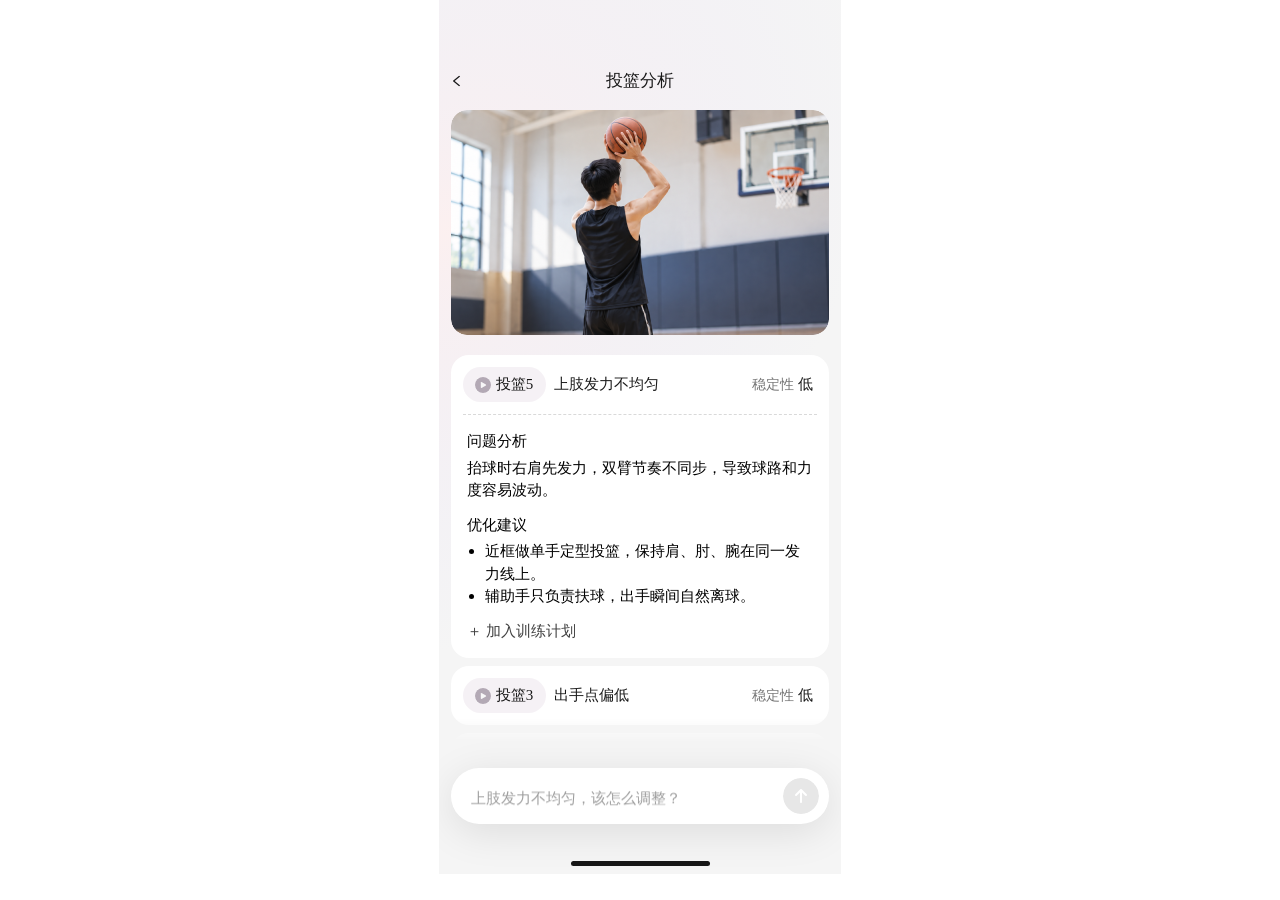
==== commit f1168016: "Update home mascot and diffuse glow, refine chat and training plan UI" ====
--- a/pages/analysis.html
+++ b/pages/analysis.html
@@ -5,12 +5,151 @@
     <meta name="viewport" content="width=device-width, initial-scale=1" />
     <meta name="robots" content="noindex,nofollow" />
     <title>分析-1</title>
+    <link rel="stylesheet" href="./composer-keyboard.css" />
+    <script src="./composer-keyboard.js"></script>
     <style>
-      .issue-details { position:absolute;top:61px;left:16px;right:16px;padding:8px 0 20px;font:15px/1.5 'PingFang SC',sans-serif;cursor:pointer; }
+      [data-node-id="101:15618"],
+      [data-node-id="101:15619"],
+      [data-node-id="101:15620"],
+      [data-node-id="101:15626"],
+      [data-node-id="101:15631"],
+      [data-node-id="101:15632"] { width:max-content !important; }
+      #ai-chat-sheet [data-node-id="85:13531"],
+      #ai-chat-sheet [data-node-id="85:13535"] { padding-left:12px !important; padding-right:12px !important; }
+      #ai-chat-sheet [data-node-id="85:13523"] { border-radius:20px 20px 4px 20px !important; row-gap:4px !important; }
+      #ai-chat-sheet [data-node-id="85:13524"] { font-size:14px !important; line-height:20px !important; }
+      #ai-chat-sheet [data-node-id="85:13536"] { max-width:100%; border-radius:24px 24px 24px 8px !important; }
+      #ai-chat-sheet [data-node-id="85:13291"] { width:402px !important; height:66px !important; padding:10px 12px 0 !important; }
+      #ai-chat-sheet [data-node-id="85:13298"] { width:100% !important; height:56px !important; padding:10px 10px 10px 20px !important; border-radius:28px !important; outline:0 !important; box-shadow:0 8px 40px rgba(0,0,0,.1) !important; }
+      #ai-chat-sheet .ai-follow-ups { width:100%; padding:0 12px 12px; margin-top:-6px; display:flex; flex-direction:column; gap:16px; }
+      #ai-chat-sheet .ai-follow-up { display:flex; align-items:center; gap:4px; min-height:20px; color:#000; font:14px/20px 'PingFang SC',sans-serif; }
+      #ai-chat-sheet .ai-follow-up svg { width:14px; height:14px; flex-shrink:0; color:rgba(0,0,0,.55); }
+      [data-node-id="100:15196"] {
+        row-gap: 8px !important;
+        -webkit-mask-image: linear-gradient(
+          180deg,
+          #000 0%,
+          #000 calc(100% - 24px),
+          transparent 100%
+        );
+        mask-image: linear-gradient(
+          180deg,
+          #000 0%,
+          #000 calc(100% - 24px),
+          transparent 100%
+        );
+      }
+      [data-node-id="100:15196"] > div {
+        height: 59px;
+        padding: 12px 16px 12px 12px !important;
+        background: #fff !important;
+        border-radius: 18px !important;
+        outline: 0 !important;
+        box-shadow: none !important;
+      }
+      [data-node-id="100:15210"] {
+        width: 350px !important;
+      }
+      [data-node-id="101:15301"],
+      [data-node-id="100:15223"],
+      [data-node-id="100:15235"] {
+        left: 12px !important;
+        top: 12px !important;
+      }
+      [data-node-id="100:15219"],
+      [data-node-id="101:15309"],
+      [data-node-id="100:15231"],
+      [data-node-id="100:15243"] {
+        left: auto !important;
+        right: 35px !important;
+        top: 7.5px !important;
+        width: 42px !important;
+        height: 20px !important;
+        color: rgba(0,0,0,.55) !important;
+        font-size: 14px !important;
+        line-height: 20px !important;
+      }
+      [data-node-id="101:15309"],
+      [data-node-id="100:15231"],
+      [data-node-id="100:15243"] {
+        top: 19.5px !important;
+      }
+      [data-node-id="100:15219"] {
+        right: 19px !important;
+      }
+      [data-node-id="100:15220"],
+      [data-node-id="101:15310"],
+      [data-node-id="100:15232"],
+      [data-node-id="100:15244"] {
+        left: auto !important;
+        right: 0 !important;
+        top: 7px !important;
+        width: 15px !important;
+        height: 21px !important;
+        font-size: 15px !important;
+        line-height: 21px !important;
+      }
+      [data-node-id="101:15310"],
+      [data-node-id="100:15232"],
+      [data-node-id="100:15244"] {
+        right: 16px !important;
+        top: 19px !important;
+      }
+      .issue-details { position:absolute;top:59px;left:16px;right:16px;padding:16px 0 16px;font:15px/1.5 'PingFang SC',sans-serif;cursor:pointer; }
+      .issue-details::before {
+        content: "";
+        position: absolute;
+        top: 0;
+        left: -4px;
+        right: -4px;
+        border-top: .5px dashed #D9D9D9;
+        pointer-events: none;
+      }
       .issue-details h3 { font-size:15px;font-weight:500;margin:0 0 4px; }
       .issue-details p { margin:0 0 12px; }
       .issue-details ul { margin:0 0 12px;padding-left:18px; }
-      .issue-details .plan-add { border:0;background:none;padding:0;color:#ff6d5b;font:inherit;cursor:pointer; }
+      .issue-details .plan-add { border:0;background:none;padding:0;color:rgba(0,0,0,.75);font:inherit;cursor:pointer; }
+      [data-node-id="100:15245"] {
+        position: absolute !important;
+        left: 12px !important;
+        bottom: 50px !important;
+        z-index: 4 !important;
+        justify-content: flex-start !important;
+        column-gap: 10px !important;
+        padding: 10px 10px 10px 20px !important;
+        height: 56px !important;
+        background: #fff !important;
+        border-radius: 28px !important;
+        box-shadow: 0 8px 40px rgba(0,0,0,.1) !important;
+        overflow: hidden;
+      }
+      [data-node-id="100:15246"] {
+        width: auto !important;
+        height: 23px !important;
+        flex: 1 1 auto !important;
+        color: rgba(0,0,0,.55) !important;
+        font-size: 15px !important;
+        line-height: 23px !important;
+      }
+      img[data-name="icon/发送按钮"] {
+        width: 36px !important;
+        height: 36px !important;
+        padding: 0 !important;
+        flex-shrink: 0;
+      }
+      [data-node-id="101:15317"] {
+        display: block !important;
+        content: url("./analysis-composer-send-disabled.svg");
+        width: 36px !important;
+        height: 36px !important;
+        padding: 0 !important;
+        border-radius: 999px !important;
+        opacity: 1 !important;
+        transition: transform 180ms ease, opacity 180ms ease;
+      }
+      [data-node-id="101:15317"].is-ready {
+        content: url("./analysis-composer-send-active.svg");
+      }
       html {
         margin: 0;
         width: 100%;
@@ -266,7 +405,7 @@
             <img data-node-id="100:15169" data-name="Frame 2147207874" style="position:relative;align-self:stretch;width:378px;height:225px;flex-shrink:0;border-radius:16px" src="[data-uri]" />
           </div>
           <div data-node-id="100:15196" data-name="Frame 2147207945" style="position:relative;align-self:stretch;display:flex;flex-direction:column;justify-content:flex-start;align-items:flex-start;row-gap:12px;width:378px;height:280px;flex-shrink:0;border-radius:0px">
-            <div data-node-id="100:15209" data-name="Frame 2147207942" style="position:relative;align-self:stretch;display:flex;flex-direction:column;justify-content:flex-start;align-items:flex-start;row-gap:24px;padding:12px;width:378px;height:61px;flex-shrink:0;background:rgba(255,255,255,0.9);border-radius:16px;outline:1px solid rgba(255,255,255,1);outline-offset:-1px;box-shadow:0px 0px 10px 0px rgba(74,51,78,0.07)">
+            <div data-node-id="100:15209" data-name="Frame 2147207942" style="position:relative;align-self:stretch;display:flex;flex-direction:column;justify-content:flex-start;align-items:flex-start;row-gap:24px;padding:12px;width:378px;height:59px;flex-shrink:0;background:rgba(255,255,255,0.9);border-radius:16px;outline:1px solid rgba(255,255,255,1);outline-offset:-1px;box-shadow:0px 0px 10px 0px rgba(74,51,78,0.07)">
               <div data-node-id="100:15210" data-name="Frame 2119903980" style="position:relative;align-self:stretch;width:352px;height:35px;flex-shrink:0;border-radius:0px">
                 <div data-node-id="100:15211" data-name="Frame 2147207863" style="position:absolute;left:0px;top:0px;display:flex;flex-direction:row;justify-content:flex-start;align-items:center;column-gap:8px;width:196px;height:35px;border-radius:0px">
                   <div data-node-id="100:15212" data-name="Frame 2147207908" style="position:relative;display:flex;flex-direction:row;justify-content:flex-start;align-items:center;column-gap:4px;padding:6px 12px;width:83px;height:35px;flex-shrink:0;background:rgba(152,115,159,0.1);border-radius:27px">
@@ -277,11 +416,11 @@
                     <div data-node-id="100:15216" data-name="Title" style="position:relative;width:105px;height:23px;flex-shrink:0;color:rgba(0,0,0,0.9);font-family:'PingFang SC';font-weight:500;font-size:15px;line-height:150%;text-align:center;white-space:nowrap">上肢发力不均匀</div>
                   </div>
                 </div>
-                <div data-node-id="100:15219" data-name="Title" style="position:absolute;left:288px;top:9px;width:36px;height:17px;color:rgba(0,0,0,0.55);font-family:'PingFang SC';font-size:12px;line-height:140%;text-align:center;white-space:nowrap">稳定度</div>
-                <div data-node-id="100:15220" data-name="Title" style="position:absolute;left:328px;top:3.5px;width:24px;height:28px;color:rgba(0,0,0,0.9);font-family:'PingFang SC';font-weight:500;font-size:20px;text-align:center;white-space:nowrap">30</div>
-              </div>
-            </div>
-            <div data-node-id="101:15299" data-name="Frame 2147207945" style="position:relative;align-self:stretch;padding:12px;width:378px;height:61px;flex-shrink:0;background:rgba(255,255,255,0.9);border-radius:16px;outline:1px solid rgba(255,255,255,1);outline-offset:-1px;box-shadow:0px 0px 10px 0px rgba(74,51,78,0.07)">
+                <div data-node-id="100:15219" data-name="Title" style="position:absolute;left:288px;top:9px;width:36px;height:17px;color:rgba(0,0,0,0.55);font-family:'PingFang SC';font-size:12px;line-height:140%;text-align:center;white-space:nowrap">稳定性</div>
+                <div data-node-id="100:15220" data-name="Title" style="position:absolute;left:328px;top:3.5px;width:24px;height:28px;color:rgba(0,0,0,0.9);font-family:'PingFang SC';font-weight:500;font-size:20px;text-align:center;white-space:nowrap">低</div>
+              </div>
+            </div>
+            <div data-node-id="101:15299" data-name="Frame 2147207945" style="position:relative;align-self:stretch;padding:12px;width:378px;height:59px;flex-shrink:0;background:rgba(255,255,255,0.9);border-radius:16px;outline:1px solid rgba(255,255,255,1);outline-offset:-1px;box-shadow:0px 0px 10px 0px rgba(74,51,78,0.07)">
               <div data-node-id="101:15301" data-name="Frame 2147207863" style="position:absolute;left:13px;top:13px;display:flex;flex-direction:row;justify-content:flex-start;align-items:center;column-gap:8px;width:166px;height:35px;border-radius:0px">
                 <div data-node-id="101:15302" data-name="Frame 2147207908" style="position:relative;display:flex;flex-direction:row;justify-content:flex-start;align-items:center;column-gap:4px;padding:6px 12px;width:83px;height:35px;flex-shrink:0;background:rgba(152,115,159,0.1);border-radius:27px">
                   <img data-node-id="101:15303" data-name="Mobile / Main Controller" data-component-name="Type=Play" style="position:relative;width:16px;height:16px;flex-shrink:0;border-radius:0px" src="[data-uri]" />
@@ -291,10 +430,10 @@
                   <div data-node-id="101:15306" data-name="Title" style="position:relative;width:75px;height:23px;flex-shrink:0;color:rgba(0,0,0,0.9);font-family:'PingFang SC';font-weight:500;font-size:15px;line-height:150%;text-align:center;white-space:nowrap">出手点偏低</div>
                 </div>
               </div>
-              <div data-node-id="101:15309" data-name="Title" style="position:absolute;left:301px;top:22px;width:36px;height:17px;color:rgba(0,0,0,0.55);font-family:'PingFang SC';font-size:12px;line-height:140%;text-align:center;white-space:nowrap">稳定度</div>
-              <div data-node-id="101:15310" data-name="Title" style="position:absolute;left:341px;top:16.5px;width:24px;height:28px;color:rgba(0,0,0,0.9);font-family:'PingFang SC';font-weight:500;font-size:20px;text-align:center;white-space:nowrap">45</div>
-            </div>
-            <div data-node-id="100:15221" data-name="Frame 2147207943" style="position:relative;align-self:stretch;padding:12px;width:378px;height:61px;flex-shrink:0;background:rgba(255,255,255,0.9);border-radius:16px;outline:1px solid rgba(255,255,255,1);outline-offset:-1px;box-shadow:0px 0px 10px 0px rgba(74,51,78,0.07)">
+              <div data-node-id="101:15309" data-name="Title" style="position:absolute;left:301px;top:22px;width:36px;height:17px;color:rgba(0,0,0,0.55);font-family:'PingFang SC';font-size:12px;line-height:140%;text-align:center;white-space:nowrap">稳定性</div>
+              <div data-node-id="101:15310" data-name="Title" style="position:absolute;left:341px;top:16.5px;width:24px;height:28px;color:rgba(0,0,0,0.9);font-family:'PingFang SC';font-weight:500;font-size:20px;text-align:center;white-space:nowrap">低</div>
+            </div>
+            <div data-node-id="100:15221" data-name="Frame 2147207943" style="position:relative;align-self:stretch;padding:12px;width:378px;height:59px;flex-shrink:0;background:rgba(255,255,255,0.9);border-radius:16px;outline:1px solid rgba(255,255,255,1);outline-offset:-1px;box-shadow:0px 0px 10px 0px rgba(74,51,78,0.07)">
               <div data-node-id="100:15223" data-name="Frame 2147207863" style="position:absolute;left:13px;top:13px;display:flex;flex-direction:row;justify-content:flex-start;align-items:center;column-gap:8px;width:179px;height:35px;border-radius:0px">
                 <div data-node-id="100:15224" data-name="Frame 2147207908" style="position:relative;display:flex;flex-direction:row;justify-content:flex-start;align-items:center;column-gap:4px;padding:6px 12px;width:81px;height:35px;flex-shrink:0;background:rgba(152,115,159,0.1);border-radius:27px">
                   <img data-node-id="100:15225" data-name="Mobile / Main Controller" data-component-name="Type=Play" style="position:relative;width:16px;height:16px;flex-shrink:0;border-radius:0px" src="[data-uri]" />
@@ -304,10 +443,10 @@
                   <div data-node-id="100:15228" data-name="Title" style="position:relative;width:90px;height:23px;flex-shrink:0;color:rgba(0,0,0,0.9);font-family:'PingFang SC';font-weight:500;font-size:15px;line-height:150%;text-align:center;white-space:nowrap">手腕跟随不足</div>
                 </div>
               </div>
-              <div data-node-id="100:15231" data-name="Title" style="position:absolute;left:304px;top:22px;width:36px;height:17px;color:rgba(0,0,0,0.55);font-family:'PingFang SC';font-size:12px;line-height:140%;text-align:center;white-space:nowrap">稳定度</div>
-              <div data-node-id="100:15232" data-name="Title" style="position:absolute;left:344px;top:16.5px;width:21px;height:28px;color:rgba(0,0,0,0.9);font-family:'PingFang SC';font-weight:500;font-size:20px;text-align:center;white-space:nowrap">51</div>
-            </div>
-            <div data-node-id="100:15233" data-name="Frame 2147207944" style="position:relative;align-self:stretch;padding:12px;width:378px;height:61px;flex-shrink:0;background:rgba(255,255,255,0.9);border-radius:16px;outline:1px solid rgba(255,255,255,1);outline-offset:-1px;box-shadow:0px 0px 10px 0px rgba(74,51,78,0.07)">
+              <div data-node-id="100:15231" data-name="Title" style="position:absolute;left:304px;top:22px;width:36px;height:17px;color:rgba(0,0,0,0.55);font-family:'PingFang SC';font-size:12px;line-height:140%;text-align:center;white-space:nowrap">稳定性</div>
+              <div data-node-id="100:15232" data-name="Title" style="position:absolute;left:344px;top:16.5px;width:21px;height:28px;color:rgba(0,0,0,0.9);font-family:'PingFang SC';font-weight:500;font-size:20px;text-align:center;white-space:nowrap">中</div>
+            </div>
+            <div data-node-id="100:15233" data-name="Frame 2147207944" style="position:relative;align-self:stretch;padding:12px;width:378px;height:59px;flex-shrink:0;background:rgba(255,255,255,0.9);border-radius:16px;outline:1px solid rgba(255,255,255,1);outline-offset:-1px;box-shadow:0px 0px 10px 0px rgba(74,51,78,0.07)">
               <div data-node-id="100:15235" data-name="Frame 2147207863" style="position:absolute;left:13px;top:13px;display:flex;flex-direction:row;justify-content:flex-start;align-items:center;column-gap:8px;width:151px;height:35px;border-radius:0px">
                 <div data-node-id="100:15236" data-name="Frame 2147207908" style="position:relative;display:flex;flex-direction:row;justify-content:flex-start;align-items:center;column-gap:4px;padding:6px 12px;width:83px;height:35px;flex-shrink:0;background:rgba(152,115,159,0.1);border-radius:27px">
                   <img data-node-id="100:15237" data-name="Mobile / Main Controller" data-component-name="Type=Play" style="position:relative;width:16px;height:16px;flex-shrink:0;border-radius:0px" src="[data-uri]" />
@@ -317,8 +456,8 @@
                   <div data-node-id="100:15240" data-name="Title" style="position:relative;width:60px;height:23px;flex-shrink:0;color:rgba(0,0,0,0.9);font-family:'PingFang SC';font-weight:500;font-size:15px;line-height:150%;text-align:center;white-space:nowrap">身体前倾</div>
                 </div>
               </div>
-              <div data-node-id="100:15243" data-name="Title" style="position:absolute;left:301px;top:22px;width:36px;height:17px;color:rgba(0,0,0,0.55);font-family:'PingFang SC';font-size:12px;line-height:140%;text-align:center;white-space:nowrap">稳定度</div>
-              <div data-node-id="100:15244" data-name="Title" style="position:absolute;left:341px;top:16.5px;width:24px;height:28px;color:rgba(0,0,0,0.9);font-family:'PingFang SC';font-weight:500;font-size:20px;text-align:center;white-space:nowrap">60</div>
+              <div data-node-id="100:15243" data-name="Title" style="position:absolute;left:301px;top:22px;width:36px;height:17px;color:rgba(0,0,0,0.55);font-family:'PingFang SC';font-size:12px;line-height:140%;text-align:center;white-space:nowrap">稳定性</div>
+              <div data-node-id="100:15244" data-name="Title" style="position:absolute;left:341px;top:16.5px;width:24px;height:28px;color:rgba(0,0,0,0.9);font-family:'PingFang SC';font-weight:500;font-size:20px;text-align:center;white-space:nowrap">中</div>
             </div>
           </div>
         </div>
@@ -367,8 +506,8 @@
                     </div>
                     <div data-node-id="101:15631" data-name="Frame 2085665883" style="position:relative;display:flex;flex-direction:row;justify-content:flex-start;align-items:center;column-gap:4px;width:48px;height:21px;flex-shrink:0;border-radius:0px">
                       <div data-node-id="101:15632" data-name="Frame 2085665877" style="position:relative;display:flex;flex-direction:row;justify-content:flex-start;align-items:flex-start;column-gap:2px;width:48px;height:21px;flex-shrink:0;border-radius:0px">
-                        <div data-node-id="101:15633" data-name="Title" style="position:relative;width:32px;height:21px;flex-shrink:0;color:rgba(255,255,255,0.9);font-family:'PingFang SC';font-size:14px;line-height:150%;text-align:center;white-space:nowrap">评级:</div>
-                        <div data-node-id="101:15634" data-name="Title" style="position:relative;width:14px;height:21px;flex-shrink:0;color:rgba(255,255,255,0.9);font-family:'PingFang SC';font-size:14px;line-height:150%;text-align:center;white-space:nowrap">差</div>
+                        <div data-node-id="101:15633" data-name="Title" style="position:relative;width:auto;height:21px;flex-shrink:0;color:rgba(255,255,255,0.9);font-family:'PingFang SC';font-size:14px;line-height:150%;text-align:center;white-space:nowrap">稳定性</div>
+                        <div data-node-id="101:15634" data-name="Title" style="position:relative;width:14px;height:21px;flex-shrink:0;color:rgba(255,255,255,0.9);font-family:'PingFang SC';font-size:14px;line-height:150%;text-align:center;white-space:nowrap">低</div>
                       </div>
                     </div>
                   </div>
@@ -1012,14 +1151,14 @@
         issueList.style.scrollbarWidth = 'none';
         document.querySelector('[data-node-id="100:15161"]').style.height = 'auto';
         const examples = [
-          ['抬球和伸臂的节奏不够连贯，可能让出手方向与力度出现波动。可重点回看肩、肘、腕的动作衔接。',
-           '先做近框单手投篮，体会顺畅的伸臂动作。','辅助手轻扶球侧，出手时自然离球。'],
-          ['出手点偏低时，球可能更容易受到干扰。可回看球离手的瞬间，确认抬球是否充分、出手是否过早。',
-           '先慢速练习抬球到出手，找到舒服的出手位置。','从近距离开始，保持动作连贯，避免刻意耸肩。'],
-          ['出手后手腕过早收回，可能使每次拨球动作不一致。可回看球离手后的动作是否自然完成。',
-           '近框轻投，让手腕自然下压、手指朝向篮筐。','出手后短暂停留随球姿势，再放松手臂。'],
-          ['投篮时身体向前倾得较多，可能影响平衡和出手稳定性。可对比起跳与落地位置，观察是否明显前冲。',
-           '先做原地近框投篮，保持重心平稳。','拍摄侧面视频，比较起跳与落地的身体姿态。']
+          ['抬球时右肩先发力，双臂节奏不同步，导致球路和力度容易波动。',
+           '近框做单手定型投篮，保持肩、肘、腕在同一发力线上。','辅助手只负责扶球，出手瞬间自然离球。'],
+          ['出手点低于眉线，球在上升前过早离手，容易被干扰并压低弧线。',
+           '慢速完成抬球—停顿—出手，建立眉线以上的释放位置。','从近距离开始，保持肘部向上延伸，避免耸肩。'],
+          ['球离手后手腕过早回收，拨球动作没有完整结束，方向控制不稳定。',
+           '近框轻投，完成压腕后让手指自然指向篮筐。','每次出手后保持随球姿势一秒，再放松手臂。'],
+          ['出手时重心明显前移，起跳与落点不一致，影响身体平衡和命中稳定性。',
+           '原地近框投篮，保持躯干直立、落点基本不变。','从侧面录制，检查膝、髋、肩是否保持在稳定轴线上。']
         ];
         const questionInput = document.querySelector('[data-node-id="100:15246"]');
         const sendIcon = document.querySelector('[data-node-id="101:15317"]');
@@ -1035,28 +1174,21 @@
           const version = ++questionVersion;
           questionInput.getAnimations().forEach(a => a.cancel());
           sendIcon.getAnimations().forEach(a => a.cancel());
-          sendIcon.style.opacity = '0.2';
+          sendIcon.classList.remove('is-ready');
+          sendIcon.style.opacity = '1';
           const reduced = matchMedia('(prefers-reduced-motion: reduce)').matches;
-          const fade = questionInput.animate([{opacity:1},{opacity:0}],{duration:reduced ? 0 : 120,fill:'forwards'});
+          const fade = questionInput.animate([
+            {opacity:1,transform:'translateY(0)'},
+            {opacity:0,transform:'translateY(-8px)'}
+          ],{duration:reduced ? 0 : 180,easing:'ease-in',fill:'forwards'});
           fade.onfinish = () => {
             if (version !== questionVersion) return;
-            questionInput.textContent = '';
-            questionInput.style.color = 'rgba(0,0,0,0.3)';
+            questionInput.textContent = index === null ? '询问球球相关问题' : suggestions[index];
             fade.cancel();
-            if (index === null) { questionInput.textContent = '询问球球相关问题'; return; }
-            const chars = Array.from(suggestions[index]);
-            let count = 0;
-            function type() {
-              if (version !== questionVersion) return;
-              count = reduced ? chars.length : count + 1;
-              questionInput.textContent = chars.slice(0,count).join('');
-              if (count < chars.length) questionTimer = setTimeout(type,80);
-              else {
-                sendIcon.style.opacity = '1';
-                sendIcon.animate([{opacity:0.2},{opacity:1}],{duration:reduced ? 0 : 180});
-              }
-            }
-            type();
+            const enter = questionInput.animate([
+              {opacity:0,transform:'translateY(8px)'},
+              {opacity:1,transform:'translateY(0)'}
+            ],{duration:reduced ? 0 : 260,easing:'cubic-bezier(.2,0,0,1)'});
           };
         }
         const pageBack = document.querySelector('[data-node-id="100:15164"]');
@@ -1086,7 +1218,7 @@
           planButtons.forEach((button,id) => {
             const selected = selectedPlans.has(id);
             button.setAttribute('aria-pressed',String(selected));
-            button.textContent = selected ? '✓ 已加入训练计划' : '＋ 加入训练计划';
+            button.textContent = selected ? '已添加' : '＋ 加入训练计划';
           });
         }
         function hydratePlans(plans) {
@@ -1110,7 +1242,6 @@
           }
         }
         window.addEventListener('message',event => {
-          if (window.parent !== window && event.source !== window.parent) return;
           const message = event.data;
           if (!message || message.namespace !== 'qiuchiu-flow' || message.type !== 'hydrate') return;
           hydratePlans(message.state && message.state.plans);
@@ -1126,6 +1257,7 @@
         function openComposer() {
           if (composerOpen) return;
           composerOpen = true;
+          sendIcon.classList.add('is-ready');
           clearTimeout(questionTimer); ++questionVersion;
           questionInput.getAnimations().forEach(a => a.cancel());
           const stage = document.getElementById('rawStage');
@@ -1239,7 +1371,21 @@
           // Keyboard and composer enter together as one sheet.
           sheet.style.background = 'transparent';
           input.style.background = '#f7f7f7'; input.style.borderRadius = '16px 16px 0 0';
-          input.style.paddingTop = '12px'; input.style.top = '0'; input.style.height = '176px';
+          input.style.paddingTop = '16px'; input.style.top = '0'; input.style.height = '202px';
+          sheet.style.height = '544px';
+          input.style.borderRadius = '20px 20px 0 0';
+          context.parentElement.style.cssText += ';height:33px;margin-left:4px;background:transparent;outline:.5px solid rgba(0,0,0,.15)';
+          context.style.fontSize = '14px';
+          context.style.lineHeight = '20px';
+          const composerBox = sheet.querySelector('[data-node-id="102:16371"]');
+          composerBox.style.cssText += ';height:133px;border-radius:20px;box-shadow:0 -1px 12px rgba(0,0,0,.05);gap:0';
+          text.style.height = '52px';
+          text.style.lineHeight = '26px';
+          const composerSend = sheet.querySelector('[data-node-id="102:16373"]');
+          composerSend.src = './analysis-composer-send-active.svg';
+          composerSend.style.cssText += ';width:36px;height:36px;padding:4px';
+          keyboard.style.cssText = 'position:absolute;left:0;top:202px;width:402px;height:342px';
+          window.buildDemoKeyboard(keyboard,text,()=>composerSend.click());
           function setHistoryExpanded(expanded) {
             if (!historyPanel || historyExpanded === expanded) return;
             historyExpanded = expanded;
@@ -1254,11 +1400,11 @@
               keyboard:keyboard.offsetTop
             };
             const to = {
-              sheet:507 + delta,
-              input:176 + delta,
+              sheet:544 + delta,
+              input:202 + delta,
               panel:36 + delta,
               list:36 + delta,
-              keyboard:176 + delta
+              keyboard:202 + delta
             };
             sheet.style.height = to.sheet + 'px';
             input.style.height = to.input + 'px';
@@ -1332,6 +1478,31 @@
           send.style.cursor = 'pointer';
           function syncSend() { send.style.opacity = text.innerText.trim() ? '1' : '.25'; send.setAttribute('aria-disabled',String(!text.innerText.trim())); }
           text.addEventListener('input',syncSend); syncSend();
+          function showFollowUps(chat, animate = true) {
+            if (closing || !chat.isConnected || chat.querySelector('.ai-follow-ups')) return;
+            const list = document.createElement('div');
+            list.className = 'ai-follow-ups';
+            list.setAttribute('aria-label','推荐追问');
+            ['通过增加基础训练重新制定训练计划。','连续投篮多次是否会受伤？'].forEach((label,position)=>{
+              const row = document.createElement('div');
+              row.className = 'ai-follow-up';
+              const caption = document.createElement('span');
+              caption.textContent = label;
+              row.append(caption);
+              row.insertAdjacentHTML('beforeend','<svg viewBox="0 0 16 16" fill="none" aria-hidden="true"><path d="M3 3l10 10M5 13h8V5" stroke="currentColor" stroke-width="1.3" stroke-linecap="round" stroke-linejoin="round"/></svg>');
+              list.append(row);
+              if (animate && !reduced) row.animate([
+                {opacity:0,transform:'translateY('+(-24-position*36)+'px)'},
+                {opacity:1,transform:'translateY(0)'}
+              ],{duration:360,delay:position*80,easing:'cubic-bezier(.22,1,.36,1)',fill:'backwards'});
+            });
+            chat.querySelector('[data-node-id="85:13540"]').append(list);
+            if (animate) requestAnimationFrame(()=>{
+              if (closing || !chat.isConnected) return;
+              const viewport = chat.querySelector('[data-node-id="86:13578"]');
+              viewport.scrollTo({top:viewport.scrollHeight,behavior:reduced?'instant':'smooth'});
+            });
+          }
           function openSavedConversation(entry) {
             if (!entry || sent || closing) return;
             sent = true; text.blur();
@@ -1353,7 +1524,7 @@
             node('85:13532').textContent = entry.question;
             const answer = node('85:13536');
             answer.replaceChildren();
-            answer.style.width = '386px';
+            answer.style.width = '378px';
             answer.style.minWidth = '0';
             answer.style.alignSelf = 'flex-start';
             answer.style.gap = '16px';
@@ -1378,6 +1549,7 @@
               section.append(heading,paragraph); answer.append(section);
             });
             overlay.append(chat); activeSheet = chat;
+            showFollowUps(chat,false);
             overlay.setAttribute('aria-label','球球 AI 历史对话');
             sheet.getAnimations({subtree:true}).forEach(animation=>animation.cancel());
             sheet.animate([{transform:'translateY(0)'},{transform:'translateY('+sheet.offsetHeight+'px)'}],{
@@ -1540,9 +1712,9 @@
                 const current=parseFloat(answer.style.width)||answer.getBoundingClientRect().width;
                 answer.style.width=Math.max(current,width)+'px';
               };
-              growAnswerTo(Math.min(386,58+title.length*15));
+              growAnswerTo(Math.min(378,58+title.length*15));
               later(()=>streamInto(heading,title,32,()=>{
-                growAnswerTo(386);
+                growAnswerTo(378);
                 later(()=>streamInto(paragraph,body,22,onDone),150);
               }),190);
             }
@@ -1553,7 +1725,7 @@
               const titles=['“上肢发力不均”是什么意思？','“出手点偏低”是什么意思？','“手腕跟随不足”是什么意思？','“身体前倾”是什么意思？'];
               later(()=>{thinking.remove();answer.style.minWidth='0';answer.style.alignSelf='flex-start';answer.style.gap='16px';addSection(titles[chosen],examples[chosen][0],()=>later(()=>
                 addSection('可以怎么练习？','1. '+examples[chosen][1]+'\n2. '+examples[chosen][2],()=>later(()=>
-                  addSection('怎么判断有没有改善？','用同一角度记录几次练习，对比动作是否更连贯、出手是否更稳定。需要我帮你整理一个针对这个问题的练习计划吗？'),260)
+                  addSection('怎么判断有没有改善？','用同一角度记录几次练习，对比动作是否更连贯、出手是否更稳定。需要我帮你整理一个针对这个问题的练习计划吗？',()=>later(()=>showFollowUps(chat),500)),260)
               ),260));},180);
             }
             later(()=>showStatus(0),650);
@@ -1566,7 +1738,7 @@
             replyTimers.forEach(clearTimeout); replyTimers.clear();
             activeSheet.getAnimations({subtree:true}).forEach(a=>a.cancel());
             await activeSheet.animate([{transform:'translateY(0)'},{transform:'translateY('+activeSheet.offsetHeight+'px)'}],{duration:reduced?0:240,easing:'ease-in',fill:'forwards'}).finished;
-            overlay.remove(); composerOpen = false; inputTrigger.focus({preventScroll:true});
+            overlay.remove(); composerOpen = false; sendIcon.classList.remove('is-ready'); inputTrigger.focus({preventScroll:true});
           }
           shade.addEventListener('click',close);
           overlay.addEventListener('keydown',e=>{if(e.key==='Escape'){e.preventDefault();close();}});
@@ -1599,7 +1771,7 @@
             questionInput.getAnimations().forEach(a => a.cancel());
             panel.hidden = false;
             panel.inert = !open;
-            const to = open ? 61 + panel.offsetHeight : 61;
+            const to = open ? 59 + panel.offsetHeight : 59;
             card.setAttribute('aria-expanded',String(open));
             card.style.height = `${to}px`;
             motion = card.animate([{height:`${from}px`},{height:`${to}px`}], {
@@ -1627,6 +1799,12 @@
             publishPlans();
           });
         });
+        setTimeout(() => {
+          const cards = Array.from(issueList.children);
+          if (!cards.some(card => card.getAttribute('aria-expanded') === 'true')) {
+            cards[0]?.click();
+          }
+        }, matchMedia('(prefers-reduced-motion: reduce)').matches ? 0 : 520);
       })();
       (function () {
         var DESIGN_W = 402;
--- a/pages/composer-keyboard.css
+++ b/pages/composer-keyboard.css
@@ -0,0 +1,16 @@
+.ios-demo-keyboard { background:#d1d3d9;border-radius:16px 16px 0 0;padding:0 6px;box-sizing:border-box;font-family:-apple-system,BlinkMacSystemFont,"Helvetica Neue",sans-serif; }
+.ios-demo-keyboard .ios-predictions { height:46px;display:flex;align-items:center; }
+.ios-demo-keyboard .ios-predictions button { flex:1;background:transparent;box-shadow:none;font-size:17px;height:26px;border-radius:0; }
+.ios-demo-keyboard .ios-predictions button+button { border-left:1px solid #b8bac0; }
+.ios-demo-keyboard .ios-key-row { display:flex;justify-content:center;gap:6px;margin-bottom:11px;height:43px; }
+.ios-demo-keyboard .row-1 { padding:0 18px; }
+.ios-demo-keyboard .ios-key { min-width:0;flex:1;border:0;border-radius:6px;background:white;color:#111;box-shadow:0 1px 0 #898b90;padding:0;font:23px/1 -apple-system,BlinkMacSystemFont,"Helvetica Neue",sans-serif;cursor:pointer; }
+.ios-demo-keyboard .ios-key:active { background:#e9eaed; }
+.ios-demo-keyboard .utility { flex:1.3;background:#adb2bd; }
+.ios-demo-keyboard svg { width:24px;height:24px;display:block;margin:auto; }
+.ios-demo-keyboard .mode,.ios-demo-keyboard .send { flex:1.2;font-size:16px;background:#adb2bd; }
+.ios-demo-keyboard .space { flex:3.5;font-size:16px; }
+.ios-demo-keyboard .send { color:white;background:#007aff; }
+.ios-demo-keyboard .ios-key-footer { position:relative;height:80px;display:flex;justify-content:space-between;align-items:flex-start;padding:7px 20px 0;color:#535860; }
+.ios-demo-keyboard .ios-key-footer svg { margin:0;width:27px;height:27px; }
+.ios-demo-keyboard .ios-home-indicator { position:absolute;bottom:9px;left:calc(50% - 69.5px);width:139px;height:5px;border-radius:4px;background:#111; }
